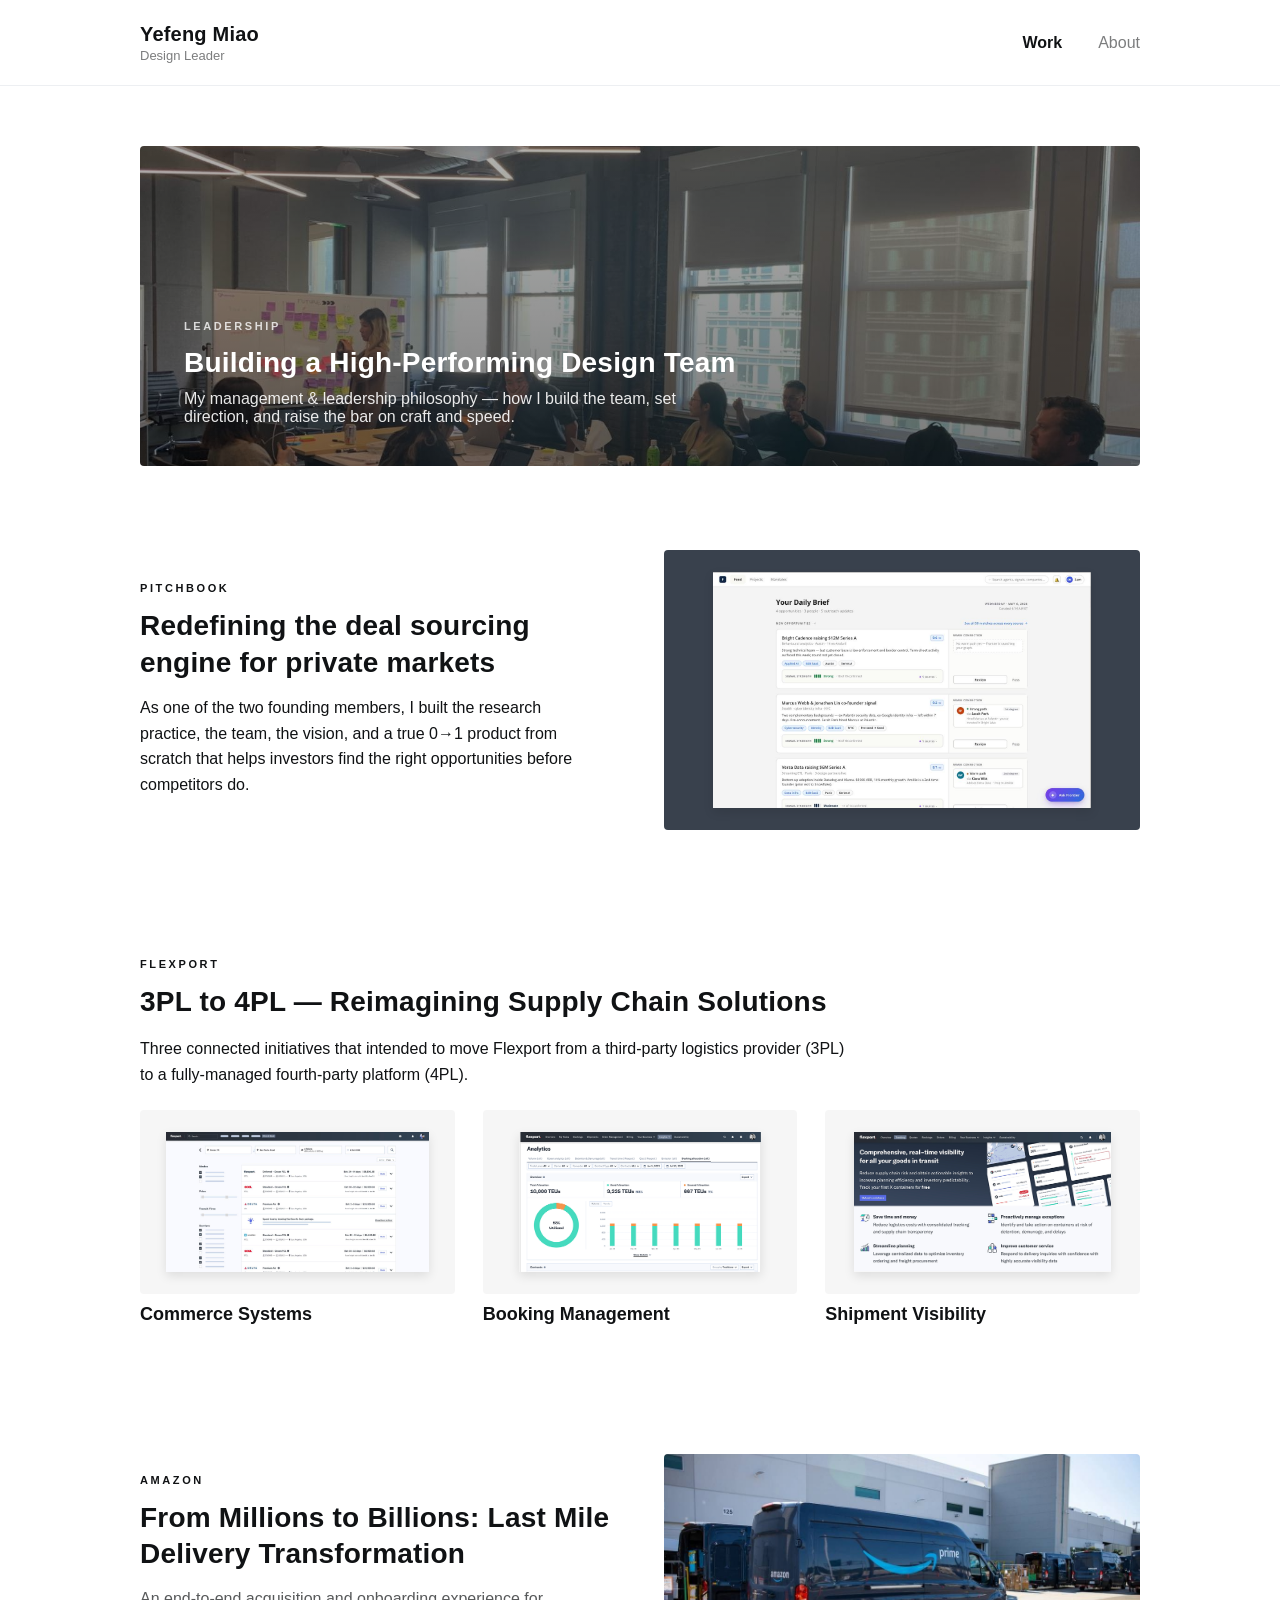
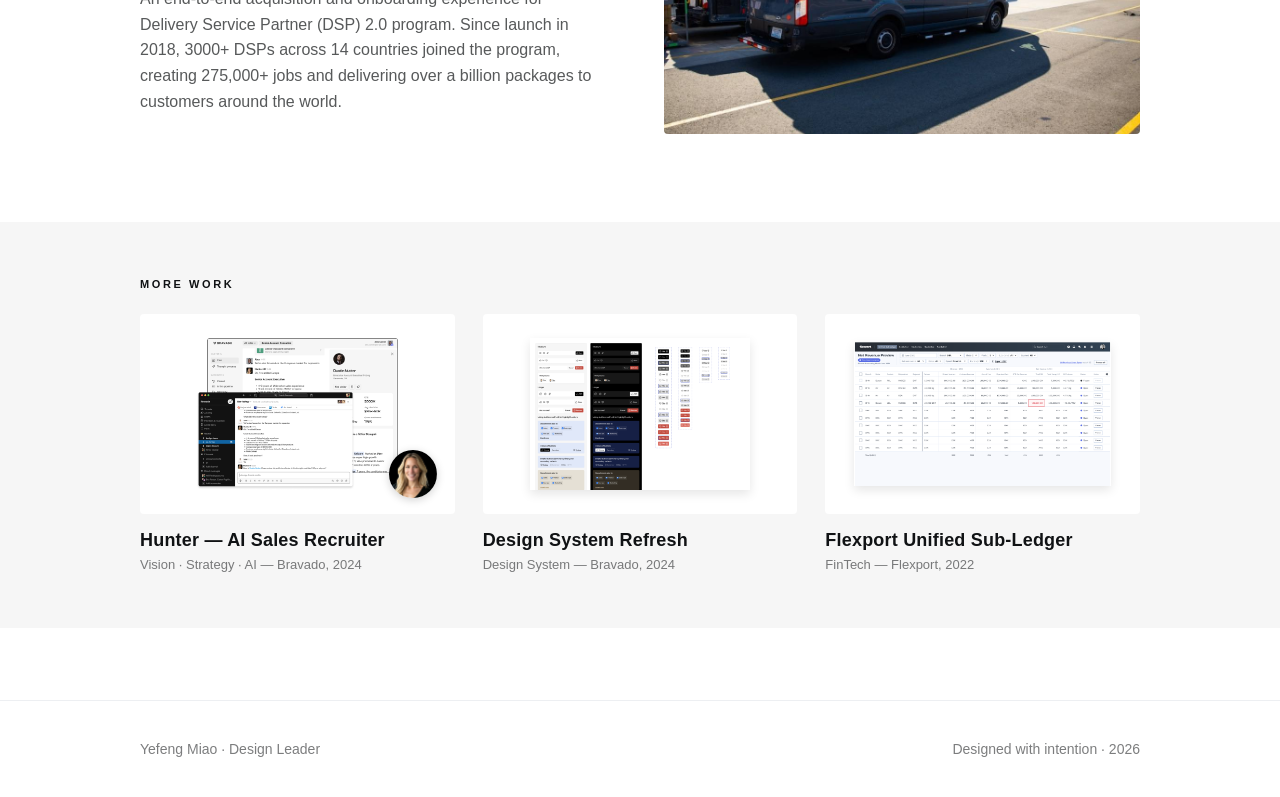
==== site/index.html @ 36a79d50 "Widen Design System "Our Approach" flow to match page content width The Audit/Design/Test/Implement " ====
<!DOCTYPE html>
<html lang="en">
<head>
<meta charset="utf-8">
<meta name="viewport" content="width=device-width, initial-scale=1">
<title>Yefeng Miao — Design Leader</title>
<meta name="description" content="Yefeng Miao — Design leader with 15+ years shipping products for Amazon, Flexport, Bravado &amp; PitchBook.">
<link rel="preconnect" href="https://fonts.googleapis.com">
<link rel="stylesheet" href="css/styles.css">
</head>
<body>
<div style="min-height: 100vh; background: rgb(255,255,255); color: rgb(16,18,20);">

  <header id="mainNav" style="position: sticky; top: 0; z-index: 50; background: rgba(255,255,255,0.86); backdrop-filter: blur(12px); border-bottom: 1px solid rgb(237,239,242);">
    <div style="max-width: 1080px; margin: 0 auto; padding: 22px 40px; display: flex; align-items: center; justify-content: space-between;">
      <div onclick="go('home')" style="cursor: pointer;">
        <div style="font-size: 20px; font-weight: 700; letter-spacing: 0.2px; color: rgb(16,18,20); line-height: 1.2;">Yefeng Miao</div>
        <div style="font-size: 13px; font-weight: 400; color: rgba(16,18,20,0.55); margin-top: 2px;">Design Leader</div>
      </div>
      <nav style="display: flex; align-items: center; gap: 36px;">
        <span id="nav-work" class="nav-link" onclick="go('home')">Work</span>
        <span id="nav-about" class="nav-link" onclick="go('about')">About</span>
      </nav>
    </div>
  </header>

  <main style="opacity: 1;">

    <div id="stickyCaseBar">
      <div style="max-width: 1080px; margin: 0 auto; padding: 14px 40px; display: flex; align-items: center; gap: 20px;">
        <div onclick="go('home')" style="cursor: pointer; font-size: 13px; font-weight: 400; color: rgba(16,18,20,0.55); white-space: nowrap;">← Back to home</div>
        <div style="width: 1px; height: 18px; background: rgb(214,221,230);"></div>
        <div id="stickyCaseTitle" style="font-size: 16px; font-weight: 700; color: rgb(16,18,20); letter-spacing: 0.2px; white-space: nowrap; overflow: hidden; text-overflow: ellipsis;"></div>
      </div>
    </div>

<div id="page-home" class="page">

    <div style="max-width: 1080px; margin: 0 auto; padding: 60px 40px 0;">

      <!-- Featured hero card: leadership philosophy -->
      <div onclick="go('design-team')" style="cursor: pointer; position: relative; border-radius: 4px; overflow: hidden; height: 320px; background: linear-gradient(rgba(0,0,0,0.30), rgba(0,0,0,0.52)), url(&quot;assets/img/e967be30-4db4-42e8-82a5-acc7af08833a.jpg&quot;) 50% 36% / cover no-repeat; display: flex; flex-direction: column; justify-content: flex-end; padding: 40px 44px;">
        <div style="font-size: 11px; font-weight: 700; letter-spacing: 2.6px; text-transform: uppercase; color: rgba(255,255,255,0.78);">Leadership</div>
        <div style="font-size: 28px; font-weight: 700; color: rgb(255,255,255); letter-spacing: 0.2px; max-width: 620px; margin-top: 14px; line-height: 1.2;">Building a High-Performing Design Team</div>
        <div style="font-size: 16px; font-weight: 400; color: rgba(255,255,255,0.9); margin-top: 10px; max-width: 560px;">My management &amp; leadership philosophy — how I build the team, set direction, and raise the bar on craft and speed.</div>
      </div>

      <div style="display: flex; flex-direction: column; gap: 128px; margin-top: 84px;">

        <!-- ===== PitchBook group ===== -->
        <div onclick="go('pitchbook')" style="cursor: pointer;">
          <div style="display: grid; grid-template-columns: 1fr 1fr; gap: 48px; align-items: center;">
            <div>
              <div style="font-size: 11px; font-weight: 700; letter-spacing: 2.6px; text-transform: uppercase; color: rgb(16,18,20);">PitchBook</div>
              <div style="font-size: 28px; font-weight: 700; color: rgb(16,18,20); letter-spacing: 0.2px; line-height: 1.3; margin-top: 14px;">Redefining the deal sourcing engine for private markets</div>
              <div style="font-size: 16px; line-height: 1.6; color: rgb(16,18,20); margin-top: 14px; max-width: 460px;">As one of the two founding members, I built the research practice, the team, the vision, and a true 0→1 product from scratch that helps investors find the right opportunities before competitors do.</div>
            </div>
            <div style="background: rgb(57,65,77); height: 280px; border-radius: 4px; display: flex; align-items: center; justify-content: center; padding: 22px; overflow: hidden;">
              <img src="assets/img/99b3225c-b5f6-41f7-af53-26a2699d1a5b.jpg" alt="Frontier — your daily brief with ranked opportunities and the reasoning behind each match" style="max-width: 100%; max-height: 100%; object-fit: contain; box-shadow: 0 4px 10px rgba(0,0,0,0.1);">
            </div>
          </div>
        </div>

        <!-- ===== Flexport group: 3PL -> 4PL journey ===== -->
        <div>
          <div style="font-size: 11px; font-weight: 700; letter-spacing: 2.6px; text-transform: uppercase; color: rgb(16,18,20);">Flexport</div>
          <div style="font-size: 28px; font-weight: 700; color: rgb(16,18,20); letter-spacing: 0.2px; line-height: 1.3; margin-top: 14px;">3PL to 4PL — Reimagining Supply Chain Solutions</div>

          <div style="font-size: 16px; line-height: 1.6; color: rgb(16,18,20); margin-top: 16px; max-width: 720px;">Three connected initiatives that intended to move Flexport from a third-party logistics provider (3PL) to a fully-managed fourth-party platform (4PL).</div>

          <!-- journey axis -->

          <div style="display: grid; grid-template-columns: 1fr 1fr 1fr; gap: 28px; margin-top: 22px;">

            <div onclick="go('commerce')" style="cursor: pointer;">
              <div style="background: rgb(246,246,246); height: 184px; border-radius: 4px; display: flex; align-items: center; justify-content: center; padding: 22px; overflow: hidden;">
                <img src="assets/img/9109c003-cbab-4d06-9896-0ca9b6f9bc1f.jpg" alt="Commerce systems" style="max-width: 100%; max-height: 100%; object-fit: contain; box-shadow: 0 4px 10px rgba(0,0,0,0.1);">
              </div>
              <div style="font-size: 18px; font-weight: 700; color: rgb(16,18,20); margin-top: 8px; line-height: 1.35;">Commerce Systems</div>
            </div>

            <div onclick="go('booking')" style="cursor: pointer;">
              <div style="background: rgb(246,246,246); height: 184px; border-radius: 4px; display: flex; align-items: center; justify-content: center; padding: 22px; overflow: hidden;">
                <img src="assets/img/3b1b33f3-f8a6-47d2-a351-a419bbc6d784.png" alt="Booking management" style="max-width: 100%; max-height: 100%; object-fit: contain; box-shadow: 0 4px 10px rgba(0,0,0,0.1);">
              </div>
              <div style="font-size: 18px; font-weight: 700; color: rgb(16,18,20); margin-top: 8px; line-height: 1.35;">Booking Management</div>
            </div>

            <div onclick="go('shipment')" style="cursor: pointer;">
              <div style="background: rgb(246,246,246); height: 184px; border-radius: 4px; display: flex; align-items: center; justify-content: center; padding: 22px; overflow: hidden;">
                <img src="assets/img/20122699-7d51-4e54-92bd-9e5488feea95.png" alt="Shipment visibility" style="max-width: 100%; max-height: 100%; object-fit: contain; box-shadow: 0 4px 10px rgba(0,0,0,0.1);">
              </div>
              <div style="font-size: 18px; font-weight: 700; color: rgb(16,18,20); margin-top: 8px; line-height: 1.35;">Shipment Visibility</div>
            </div>

          </div>
        </div>

        <!-- ===== Amazon group ===== -->
        <div onclick="go('last-mile')" style="cursor: pointer;">
          <div style="display: grid; grid-template-columns: 1fr 1fr; gap: 48px; align-items: center;">
            <div>
              <div style="font-size: 11px; font-weight: 700; letter-spacing: 2.6px; text-transform: uppercase; color: rgb(16,18,20);">Amazon</div>
              <div style="font-size: 28px; font-weight: 700; color: rgb(16,18,20); letter-spacing: 0.2px; line-height: 1.3; margin-top: 14px;">From Millions to Billions: Last Mile Delivery Transformation</div>
              <p style="font-size: 16px; line-height: 1.6; color: rgba(16,18,20,0.7); margin: 14px 0 0; max-width: 460px;"><span style="text-wrap-mode: wrap;">An</span><span style="white-space: pre-wrap;"> end-to-end acquisition and onboarding experience for Delivery Service Partner (DSP) 2.0 program. Since launch in 2018, 3000+ DSPs across 14 countries joined the program, creating 275,000+ jobs and delivering over a billion packages to customers around the world.</span></p>
            </div>
            <div style="height: 280px; border-radius: 4px; overflow: hidden;">
              <img src="assets/img/d2ca66a3-cab1-47dc-8092-edc6e5b64ca6.jpg" alt="Amazon delivery" style="width: 100%; height: 100%; object-fit: cover;">
            </div>
          </div>
        </div>

      </div>
    </div>

    <!-- More section -->
    <div style="background: rgb(246,246,246); margin-top: 88px; padding: 56px 0;">
      <div style="max-width: 1080px; margin: 0 auto; padding: 0 40px;">
        <div style="font-size: 11px; font-weight: 700; letter-spacing: 2.6px; text-transform: uppercase; color: rgb(16,18,20);">More work</div>
        <div style="display: grid; grid-template-columns: 1fr 1fr 1fr; gap: 28px; margin-top: 24px;">

          <div onclick="go('hunter')" style="cursor: pointer;">
            <div style="background: rgb(255,255,255); height: 200px; border-radius: 4px; display: flex; align-items: center; justify-content: center; padding: 24px; position: relative;">
              <img src="assets/img/df2bbaa3-45a1-45de-9fb9-84222d4d8285.png" alt="Hunter AI recruiter" style="max-width: 100%; max-height: 100%; object-fit: contain;">
              <img src="assets/img/2cffb589-2bcc-4044-bba8-8233afdcd81e.png" alt="" style="position: absolute; right: 18px; bottom: 16px; width: 48px; height: 48px; border-radius: 50%; object-fit: cover; box-shadow: 0 2px 8px rgba(0,0,0,0.18);">
            </div>
            <div style="font-size: 18px; font-weight: 700; color: rgb(16,18,20); margin-top: 16px; letter-spacing: 0.2px;">Hunter — AI Sales Recruiter</div>
            <div style="font-size: 13px; color: rgba(16,18,20,0.55); margin-top: 6px;">Vision · Strategy · AI — Bravado, 2024</div>
          </div>

          <div onclick="go('design-system')" style="cursor: pointer;">
            <div style="background: rgb(255,255,255); height: 200px; border-radius: 4px; display: flex; align-items: center; justify-content: center; padding: 24px;">
              <img src="assets/img/314653bc-a814-41ec-8591-b3f123b0b854.png" alt="Design system" style="max-width: 100%; max-height: 100%; object-fit: contain; box-shadow: 0 4px 10px rgba(0,0,0,0.1);">
            </div>
            <div style="font-size: 18px; font-weight: 700; color: rgb(16,18,20); margin-top: 16px; letter-spacing: 0.2px;">Design System Refresh</div>
            <div style="font-size: 13px; color: rgba(16,18,20,0.55); margin-top: 6px;">Design System — Bravado, 2024</div>
          </div>

          <div onclick="go('usl')" style="cursor: pointer;">
            <div style="background: rgb(255,255,255); height: 200px; border-radius: 4px; display: flex; align-items: center; justify-content: center; padding: 28px;">
              <img src="assets/img/05be8a97-2615-4877-b971-94bc20783db9.png" alt="Flexport USL" style="max-width: 100%; max-height: 100%; object-fit: contain; box-shadow: 0 4px 10px rgba(0,0,0,0.1);">
            </div>
            <div style="font-size: 18px; font-weight: 700; color: rgb(16,18,20); margin-top: 16px; letter-spacing: 0.2px;">Flexport Unified Sub-Ledger</div>
            <div style="font-size: 13px; color: rgba(16,18,20,0.55); margin-top: 6px;">FinTech — Flexport, 2022</div>
          </div>

        </div>
      </div>
    </div>
    
</div>

<div id="page-about" class="page">

    <div style="padding-bottom: 96px;">
      <div style="width: 100%; height: 720px; overflow: hidden;">
        <img src="assets/img/e967be30-4db4-42e8-82a5-acc7af08833a.jpg" alt="Yefeng presenting to the team" style="width: 100%; height: 100%; object-fit: cover; object-position: 50% 40%;">
      </div>
      <div style="max-width: 810px; margin: 0 auto; padding: 0 40px;">
        <p style="font-size: 28px; line-height: 1.4; font-weight: 700; letter-spacing: 0.1px; color: rgb(16,18,20); margin: 72px 0 0; text-wrap: balance;">Design leader — 15+ years shipping for Amazon, Flexport, Bravado &amp; PitchBook.</p>
        <div style="font-size: 16px; line-height: 1.72; letter-spacing: 0.3px; color: rgb(16,18,20); margin-top: 36px;">
          <p style="margin: 0 0 28px;">I’m a creative and visionary Design Leader with 15+ years of experience in guiding cross-functional teams to deliver exceptional design solutions. I have a proven track record of launching successful products for well-known brands.</p>
          <p style="margin: 0 0 28px;">My holistic leadership approach combined with a learn-through-experimentation mindset enable me to thrive in a fast paced environment and effectively bridge the gap across customer problems, business needs, and execution / implementation feasibilities.</p>
          <p style="margin: 0;">I’m adept at fostering a culture of innovation and collaboration, driving teams to push boundaries while adhering to brand guidelines and project goals. My optimism serves as a powerful motivator, infusing projects with enthusiasm and a can-do spirit, even in the face of adversity. With these qualities, I lead by example, instilling a sense of purpose and passion in my team, and consistently deliver exceptional design solutions that exceed expectations.</p>
        </div>
        <div style="width: 100%; height: 560px; overflow: hidden; border-radius: 2px; margin-top: 72px;">
          <img src="assets/img/ffbd7629-a839-456e-942e-d054c3c47beb.jpg" alt="Yefeng outdoors" style="width: 100%; height: 100%; object-fit: cover; object-position: 50% 60%;">
        </div>
        <p style="font-size: 16px; line-height: 1.72; letter-spacing: 0.3px; color: rgb(16,18,20); margin: 40px 0 0;">Outside of work, I love staying close to nature, exploring new places to eat, and spending time with the family.</p>
      </div>
    </div>
    
</div>

<div id="page-commerce" class="page">

    <div style="max-width: 1080px; margin: 0 auto; background: rgb(255,255,255);">

      <!-- header -->
      <div style="padding: 48px 40px 0;">
        <div onclick="go('home')" style="cursor: pointer; font-size: 13px; font-weight: 400; color: rgba(16,18,20,0.55);">← Back to home</div>
        <h1 style="font-size: 28px; font-weight: 700; color: rgb(16,18,20); letter-spacing: 0.2px; line-height: 1.3; margin: 25px 0 0;">Commerce Systems Vision and Execution</h1>
      </div>

      <!-- Hero: Vision → MLP -->
      <div style="background: rgb(246,246,246); margin-top: 24px; width: 100vw; margin-left: calc(50% - 50vw); position: relative;">
      <div style="max-width: 1080px; margin: 0 auto; padding: 30px 40px 40px;">
        <div style="display: flex; align-items: center; justify-content: center; gap: 16px; margin-bottom: 18px;">
          <span style="font-size: 18px; color: rgb(16,18,20); letter-spacing: 0.563px;">Vision</span>
          <span style="font-size: 16px; color: rgb(16,18,20);">→</span>
          <span style="font-size: 18px; color: rgb(16,18,20); letter-spacing: 0.563px;">MLP</span>
        </div>
        <div style="display: grid; grid-template-columns: 1fr 1px 1fr; gap: 28px; align-items: start;">
          <div style="display: flex; flex-direction: column; gap: 28px;">
            <img src="assets/img/3d9b7080-2ce2-44a4-b68a-5a11d2b3549a.png" alt="Vision dashboard" style="width: 100%; display: block; box-shadow: inset 0 0 0 1px rgba(0,0,0,0.1);">
            <img src="assets/img/78a5ec4f-860f-43e4-98ca-fccd39e87061.png" alt="Vision dashboard" style="width: 100%; display: block; box-shadow: inset 0 0 0 1px rgba(0,0,0,0.1);">
          </div>
          <div style="background: rgba(0,0,0,0.1); width: 1px; height: 100%;"></div>
          <div style="display: flex; flex-direction: column; gap: 28px;">
            <img src="assets/img/8463052c-f830-4e06-a37e-1b3596143323.png" alt="MLP dashboard" style="width: 100%; display: block;">
            <img src="assets/img/891b93e0-5348-4832-bde9-34ef845dbe88.png" alt="MLP dashboard" style="width: 100%; display: block; box-shadow: 0 1px 1px rgba(0,0,0,0.25);">
          </div>
        </div>
      </div>
      </div>

      <!-- Problem / Hypothesis / Role / Approach -->
      <div style="padding: 64px 40px; display: flex; flex-direction: column; gap: 48px;">
        <div style="display: flex; flex-direction: column; gap: 16px;">
          <h2 style="font-size: 22px; font-weight: 700; color: rgb(16,18,20); letter-spacing: 0.563px; margin: 0;">Problem</h2>
          <div style="display: grid; grid-template-columns: 1fr 1fr; gap: 28px;">
            <p style="font-size: 16px; font-weight: 400; line-height: 1.375; letter-spacing: 0.563px; color: rgb(16,18,20); margin: 0;">Business problem:<br>Our current quoting experience is tedious and manual which leads to high cost to serve (98.4K hrs/year) and hinders scale.</p>
            <p style="font-size: 16px; font-weight: 400; line-height: 1.375; letter-spacing: 0.563px; color: rgb(16,18,20); margin: 0;">User problem:<br>Customers can’t make freight decisions and book instantly, easily, and confidently.</p>
          </div>
        </div>
        <div style="display: flex; flex-direction: column; gap: 16px;">
          <h2 style="font-size: 22px; font-weight: 700; color: rgb(16,18,20); letter-spacing: 0.563px; margin: 0;">Product Hypothesis</h2>
          <p style="font-size: 16px; font-weight: 400; line-height: 1.375; letter-spacing: 0.281px; color: rgb(16,18,20); margin: 0;">Enabling customers to self-service quotes and book instantly can provide a better customer experience, reduce operation cost, and increase traffic and revenue.</p>
        </div>
        <div style="display: flex; flex-direction: column; gap: 16px;">
          <h2 style="font-size: 22px; font-weight: 700; color: rgb(16,18,20); letter-spacing: 0.563px; margin: 0;">My Role</h2>
          <p style="font-size: 16px; font-weight: 400; line-height: 1.375; letter-spacing: 0.281px; color: rgb(16,18,20); margin: 0;">Design leader - the primary driver for the vision and the execution in close collaboration with product and eng teams, as well as 12 partner teams including Ocean, Air, Demand, Pricing Platform, and more.</p>
        </div>
        <div style="display: flex; flex-direction: column; gap: 16px;">
          <h2 style="font-size: 22px; font-weight: 700; color: rgb(16,18,20); letter-spacing: 0.563px; margin: 0;">Our Approach</h2>
          <div style="display: flex; align-items: stretch; gap: 12px;">
            <div style="flex: 1; border-radius: 8px; background: rgb(57,65,77); box-shadow: 0 1px 2px rgba(0,0,0,0.1); padding: 16px; display: flex; flex-direction: column; gap: 12px; align-items: center; text-align: center;">
              <span style="font-size: 22.5px; font-weight: 700; color: rgb(255,255,255); letter-spacing: 0.563px;">1</span>
              <span style="font-size: 16px; font-weight: 400; color: rgb(255,255,255); letter-spacing: 0.563px;">Experiment and Learn</span>
            </div>
            <span style="align-self: center; color: rgb(57,65,77); font-size: 20px;">→</span>
            <div style="flex: 1; border-radius: 8px; background: rgb(57,65,77); box-shadow: 0 1px 2px rgba(0,0,0,0.1); padding: 16px; display: flex; flex-direction: column; gap: 12px; align-items: center; text-align: center;">
              <span style="font-size: 22.5px; font-weight: 700; color: rgb(255,255,255); letter-spacing: 0.563px;">2</span>
              <span style="font-size: 16px; font-weight: 400; color: rgb(255,255,255); letter-spacing: 0.563px;">Define Experience Vision</span>
            </div>
            <span style="align-self: center; color: rgb(57,65,77); font-size: 20px;">→</span>
            <div style="flex: 1; border-radius: 8px; background: rgb(57,65,77); box-shadow: 0 1px 2px rgba(0,0,0,0.1); padding: 16px; display: flex; flex-direction: column; gap: 12px; align-items: center; text-align: center;">
              <span style="font-size: 22.5px; font-weight: 700; color: rgb(255,255,255); letter-spacing: 0.563px;">3</span>
              <span style="font-size: 16px; font-weight: 400; color: rgb(255,255,255); letter-spacing: 0.563px;">Translate Vision into Execution</span>
            </div>
          </div>
        </div>
      </div>

      <!-- Phase 1: Experiment and Learn -->
      <div style="background: rgb(246,246,246); width: 100vw; margin-left: calc(50% - 50vw);">
      <div style="max-width: 1080px; margin: 0 auto; padding: 64px 40px; display: flex; flex-direction: column; gap: 40px;">
        <h2 style="font-size: 22px; font-weight: 700; color: rgb(16,18,20); letter-spacing: 0.563px; margin: 0;">Phase 1: Experiment and Learn</h2>
        <div style="display: flex; flex-direction: column; gap: 16px;">
          <p style="font-size: 18px; font-weight: 700; line-height: 1.36; letter-spacing: 0.563px; color: rgb(16,18,20); margin: 0;">3 experiments with the Instant Price and Book idea:</p>
          <div style="display: grid; grid-template-columns: repeat(3, 1fr); gap: 29px;">
            <div style="display: flex; flex-direction: column; gap: 16px;">
              <img src="assets/img/43cf38aa-8c36-4bdd-b01f-921ee19210e8.jpg" alt="Flexport App on Shopify" style="width: 100%; height: 165px; object-fit: cover; object-position: top; display: block;">
              <p style="font-size: 16px; line-height: 1.6; letter-spacing: 0.4px; color: rgb(16,18,20); margin: 0;"><strong>Flexport App on Shopify</strong><br>Serves as a marketing and lead generation tool to drive Shopify merchants towards logistics services with Flexport.</p>
            </div>
            <div style="display: flex; flex-direction: column; gap: 16px;">
              <img src="assets/img/20880712-5e4a-4fa3-9c2b-6b6e23cda2c6.jpg" alt="Real Time Quoting" style="width: 100%; height: 165px; object-fit: cover; object-position: top; display: block;">
              <p style="font-size: 16px; line-height: 1.6; letter-spacing: 0.4px; color: rgb(16,18,20); margin: 0;"><strong>Real Time Quoting</strong><br>A real-time quoting experience on Flexport.com to improve acquisition efficiency for the SMB segment.</p>
            </div>
            <div style="display: flex; flex-direction: column; gap: 16px;">
              <img src="assets/img/3d9b7080-2ce2-44a4-b68a-5a11d2b3549a.png" alt="Order Template" style="width: 100%; height: 165px; object-fit: cover; object-position: top; display: block;">
              <p style="font-size: 16px; line-height: 1.6; letter-spacing: 0.4px; color: rgb(16,18,20); margin: 0;"><strong>Order Template</strong><br>Enable Account Managers to create quote templates that automatically match quote requests. Launched on Nov 30 2022.</p>
            </div>
          </div>
        </div>
        <div style="height: 1px; background: rgb(197,210,231);"></div>
        <p style="font-size: 16px; font-weight: 400; line-height: 1.6; letter-spacing: 0.563px; color: rgb(16,18,20); margin: 0;"><strong>Key Learnings:</strong><br><br><strong>We should prioritize the Instant Price and Book experience for existing customers before extending it to new customers.</strong><br>There are two key use cases for existing customers: 1) getting spot market pricing and book instantly 2) managing existing contracted rates and saved spot pricing to optimize their supply chain</p>
      </div>
      </div>

      <!-- Phase 2: Define Experience Vision -->
      <div style="padding: 64px 40px; display: flex; flex-direction: column; gap: 40px;">
        <h2 style="font-size: 22px; font-weight: 700; color: rgb(16,18,20); letter-spacing: 0.563px; margin: 0;">Phase 2: Define Experience Vision</h2>
        <div style="position: relative; padding-left: 56px; display: flex; flex-direction: column; gap: 64px;">
          <div style="position: absolute; left: 10px; top: 6px; bottom: 6px; width: 2px; background: rgb(0,0,0);"></div>

          <div style="position: relative; display: grid; grid-template-columns: 251px 1fr; gap: 28px; align-items: start;">
            <div style="position: absolute; left: -56px; top: 0; width: 22px; height: 22px; border-radius: 50%; background: rgb(0,0,0);"></div>
            <div style="display: flex; flex-direction: column; gap: 8px;">
              <h3 style="font-size: 18px; font-weight: 700; color: rgb(16,18,20); letter-spacing: 0.563px; margin: 0;">Kick off workshop</h3>
              <p style="font-size: 16px; font-weight: 400; line-height: 1.375; letter-spacing: 0.563px; color: rgb(16,18,20); margin: 0;">I led a 4-day cross functional workshop. It allowed us to collaborate with the broader UX team, product, engineer, business stakeholders.</p>
            </div>
            <img src="assets/img/5d34b8cb-379a-4bc6-88c1-f83b56bc8686.jpg" alt="Workshop" style="width: 100%; display: block;">
          </div>

          <div style="position: relative; display: grid; grid-template-columns: 251px 1fr; gap: 35px; align-items: start;">
            <p style="font-size: 16px; font-weight: 400; line-height: 1.375; letter-spacing: 0.563px; color: rgb(16,18,20); margin: 0;">Our primary goal of the workshop was to get aligned on scope and problems.</p>
            <p style="font-size: 22px; font-weight: 700; line-height: 1.33; letter-spacing: 0.3px; color: rgb(16,18,20); margin: 0;"><span style="color: rgba(16,18,20,0.55);">“</span>HMW enable customers to make freight decision and book instantly, easily, and confidently.<span style="color: rgba(16,18,20,0.55);">”</span></p>
          </div>

          <div style="position: relative; display: grid; grid-template-columns: 251px 1fr; gap: 28px; align-items: start;">
            <p style="font-size: 16px; font-weight: 400; line-height: 1.375; letter-spacing: 0.563px; color: rgb(16,18,20); margin: 0;">Secondly, we generated some initial concepts to kick off ideation on an ideal instant book experience for our customers.</p>
            <div style="display: grid; grid-template-columns: repeat(2, 1fr); gap: 12px;">
              <img src="assets/img/6675a8a8-588b-4f15-b25c-10be7a4ec0fa.jpg" alt="Concept" style="width: 100%; display: block;">
              <img src="assets/img/6675a8a8-588b-4f15-b25c-10be7a4ec0fa.jpg" alt="Concept" style="width: 100%; display: block;">
              <img src="assets/img/6675a8a8-588b-4f15-b25c-10be7a4ec0fa.jpg" alt="Concept" style="width: 100%; display: block;">
              <img src="assets/img/6675a8a8-588b-4f15-b25c-10be7a4ec0fa.jpg" alt="Concept" style="width: 100%; display: block;">
            </div>
          </div>

          <div style="position: relative; display: grid; grid-template-columns: 251px 1fr; gap: 27px; align-items: start;">
            <div style="position: absolute; left: -56px; top: 0; width: 22px; height: 22px; border-radius: 50%; background: rgb(0,0,0);"></div>
            <div style="display: flex; flex-direction: column; gap: 8px;">
              <h3 style="font-size: 18px; font-weight: 700; color: rgb(16,18,20); letter-spacing: 0.563px; margin: 0;">Refine ideas</h3>
              <p style="font-size: 16px; font-weight: 400; line-height: 1.375; letter-spacing: 0.281px; color: rgb(16,18,20); margin: 0;">We created a smaller core team to continue to flesh out concepts with more details.</p>
            </div>
            <img src="assets/img/640c20c9-61c1-4055-94cf-e2516e00dc20.jpg" alt="Refine ideas" style="width: 100%; display: block;">
          </div>

          <div style="position: relative; display: flex; flex-direction: column; gap: 24px;">
            <div style="position: absolute; left: -56px; top: 0; width: 22px; height: 22px; border-radius: 50%; background: rgb(0,0,0);"></div>
            <h3 style="font-size: 18px; font-weight: 700; color: rgb(16,18,20); letter-spacing: 0.563px; margin: 0;">Define a 3+ year vision by different use cases</h3>
            <div style="display: flex; flex-direction: column; gap: 8px;">
              <p style="font-size: 18px; font-weight: 700; line-height: 1.38; letter-spacing: 0.56px; color: rgb(16,18,20); margin: 0;">Use case 1: Customers get spot pricing and book instantly for one-off shipment.</p>
              <div style="display: grid; grid-template-columns: 1fr 1fr; gap: 24px;">
                <img src="assets/img/74390d3a-6b95-4d2f-b9ae-980999a56aa5.png" alt="Use case 1" style="width: 100%; display: block;">
                <img src="assets/img/71eec857-7aa2-4c00-a0b9-ae537ff9750d.png" alt="Use case 1" style="width: 100%; display: block;">
              </div>
            </div>
            <div style="display: flex; flex-direction: column; gap: 8px;">
              <p style="font-size: 18px; font-weight: 700; line-height: 1.38; letter-spacing: 0.56px; color: rgb(16,18,20); margin: 0;">Use case 2: Customers manage rates for repeated shipments and book instantly.</p>
              <div style="display: grid; grid-template-columns: 1fr 1fr; gap: 24px;">
                <img src="assets/img/8a3fb0f6-df25-4778-b892-8e645a77c033.png" alt="Use case 2" style="width: 100%; display: block;">
                <img src="assets/img/86e4ea42-9f09-436f-bf66-d939d64e9fb9.png" alt="Use case 2" style="width: 100%; display: block;">
              </div>
            </div>
          </div>

          <div style="position: relative; display: flex; flex-direction: column; gap: 16px;">
            <div style="position: absolute; left: -56px; top: 0; width: 22px; height: 22px; border-radius: 50%; background: rgb(0,0,0);"></div>
            <h3 style="font-size: 18px; font-weight: 700; color: rgb(16,18,20); letter-spacing: 0.563px; margin: 0;">Validate through research</h3>
            <p style="font-size: 16px; font-weight: 400; line-height: 1.375; letter-spacing: 0.563px; color: rgb(16,18,20); margin: 0; max-width: 738px;">We talked to a significant number of customers and internal users to validate our vision. The good news is all participants successfully completed the booking process in a self service manner. It also provided insights on feature prioritization.</p>
            <div style="display: flex; gap: 51px; margin-top: 8px;">
              <div><div style="font-size: 44px; font-weight: 300; color: rgb(16,18,20); line-height: 1;">11</div><div style="font-size: 13px; color: rgba(16,18,20,0.55); margin-top: 8px;">Stakeholders interviewed</div></div>
              <div><div style="font-size: 44px; font-weight: 300; color: rgb(16,18,20); line-height: 1;">27</div><div style="font-size: 13px; color: rgba(16,18,20,0.55); margin-top: 8px;">Account managers interviewed</div></div>
              <div><div style="font-size: 44px; font-weight: 300; color: rgb(16,18,20); line-height: 1;">17</div><div style="font-size: 13px; color: rgba(16,18,20,0.55); margin-top: 8px;">SMB customers interviewed</div></div>
              <div><div style="font-size: 44px; font-weight: 300; color: rgb(16,18,20); line-height: 1;">16</div><div style="font-size: 13px; color: rgba(16,18,20,0.55); margin-top: 8px;">ENT customers interviewed</div></div>
            </div>
          </div>
        </div>
      </div>

      <!-- Phase 3: Translate Vision into Executions -->
      <div style="background: rgb(246,246,246); width: 100vw; margin-left: calc(50% - 50vw);">
      <div style="max-width: 1080px; margin: 0 auto; padding: 64px 40px; display: flex; flex-direction: column; gap: 48px;">
        <h2 style="font-size: 22px; font-weight: 700; color: rgb(16,18,20); letter-spacing: 0.563px; margin: 0;">Phase 3: Translate Vision into Executions</h2>
        <div style="display: flex; flex-direction: column; gap: 16px;">
          <h3 style="font-size: 18px; font-weight: 700; color: rgb(16,18,20); letter-spacing: 0.563px; margin: 0;">Define MLP (Minimum Loveable Product)</h3>
          <p style="font-size: 16px; font-weight: 400; line-height: 1.375; letter-spacing: 0.563px; color: rgb(16,18,20); margin: 0;">We worked backwards from the 3+ year vision to define a 1 year MLP. We socialized our 1 year MLP using the Experience Map with a comprehensive list of all stakeholders to get alignment.</p>
          <div style="display: grid; grid-template-columns: repeat(3, 1fr); gap: 12px; margin-top: 8px;">
            <img src="assets/img/2dee7011-2e04-403a-bcb7-3bde71dd6a39.jpg" alt="Experience map" style="width: 100%; display: block;">
            <img src="assets/img/2dee7011-2e04-403a-bcb7-3bde71dd6a39.jpg" alt="Experience map" style="width: 100%; display: block;">
            <img src="assets/img/2dee7011-2e04-403a-bcb7-3bde71dd6a39.jpg" alt="Experience map" style="width: 100%; display: block;">
          </div>
        </div>
        <div style="display: flex; flex-direction: column; gap: 16px;">
          <h3 style="font-size: 18px; font-weight: 700; color: rgb(16,18,20); letter-spacing: 0.563px; margin: 0;">MLP Experience (execution in progress)</h3>
          <div style="display: flex; flex-direction: column; gap: 8px;">
            <p style="font-size: 16px; font-weight: 400; line-height: 1.38; letter-spacing: 0.56px; color: rgb(16,18,20); margin: 0;">Key use case 1: Customers get spot pricing and book instantly.</p>
            <div style="display: grid; grid-template-columns: 1fr 1fr; gap: 27px;">
              <img src="assets/img/20880712-5e4a-4fa3-9c2b-6b6e23cda2c6.jpg" alt="MLP use case 1" style="width: 100%; display: block;">
              <img src="assets/img/8463052c-f830-4e06-a37e-1b3596143323.png" alt="MLP use case 1" style="width: 100%; display: block;">
            </div>
          </div>
          <div style="display: flex; flex-direction: column; gap: 8px; margin-top: 8px;">
            <p style="font-size: 16px; font-weight: 400; line-height: 1.38; letter-spacing: 0.56px; color: rgb(16,18,20); margin: 0;">Key use case 2: Customers manage contracted and saved rates and book.</p>
            <div style="display: grid; grid-template-columns: 1fr 1fr; gap: 26px;">
              <img src="assets/img/891b93e0-5348-4832-bde9-34ef845dbe88.png" alt="MLP use case 2" style="width: 100%; display: block;">
              <img src="assets/img/336f1ce5-88bc-4190-be8b-ffc582302d54.png" alt="MLP use case 2" style="width: 100%; display: block;">
            </div>
          </div>
          <a href="#" style="font-size: 18px; color: rgb(16,18,20); text-decoration: underline; margin-top: 8px;">Demo</a>
        </div>
        <div style="display: flex; flex-direction: column; gap: 16px;">
          <h2 style="font-size: 18px; font-weight: 700; color: rgb(16,18,20); letter-spacing: 0.563px; margin: 0;">Expected Impact</h2>
          <div style="font-size: 16px; line-height: 1.5; letter-spacing: 0.563px; color: rgb(16,18,20);">
            <div style="display: flex; align-items: center; gap: 6px;"><span style="display: inline-block; width: 44px; height: 13px; border-radius: 3px; background: rgb(197,210,231);"></span><span>hours / $</span><span style="display: inline-block; width: 55px; height: 13px; border-radius: 3px; background: rgb(197,210,231);"></span><span>annual labor cost saved</span></div>
            <div style="display: flex; align-items: center; gap: 6px; margin-top: 4px;"><span>$</span><span style="display: inline-block; width: 56px; height: 14px; border-radius: 3px; background: rgb(197,210,231);"></span><span>driven by increased customer conversion in 2024</span></div>
          </div>
        </div>
      </div>
      </div>
    </div>
    
</div>

<div id="page-booking" class="page">

    <div style="max-width: 1080px; margin: 0 auto; background: rgb(255,255,255);">

      <!-- header -->
      <div style="padding: 48px 40px 0;">
        <div onclick="go('home')" style="cursor: pointer; font-size: 13px; font-weight: 400; color: rgba(16,18,20,0.55);">← Back to home</div>
        <h1 style="font-size: 28px; font-weight: 700; color: rgb(16,18,20); letter-spacing: 0.2px; line-height: 1.3; margin: 25px 0 0;">Booking Management Analytics Dashboard</h1>
      </div>

      <!-- Hero: screen recording -->
      <div style="background: rgb(246,246,246); margin-top: 24px; width: 100vw; margin-left: calc(50% - 50vw);">
        <div style="max-width: 1080px; margin: 0 auto; padding: 64px 40px;">
          <div style="width: 100%; aspect-ratio: 1400 / 790; border-radius: 4px; overflow: hidden; box-shadow: 0 0 1px rgba(0,0,0,0.2), 0 4px 10px rgba(0,0,0,0.08);">
            <video class="scroll-video" muted loop playsinline preload="metadata" poster="assets/video/booking-management-poster.jpg" style="width: 100%; height: 100%; object-fit: cover; display: block;">
              <source src="assets/video/booking-management.mp4" type="video/mp4">
            </video>
          </div>
        </div>
      </div>

      <!-- Problem / Users / Solution / My Role -->
      <div style="padding: 64px 40px; display: flex; flex-direction: column; gap: 48px;">
        <div style="display: flex; flex-direction: column; gap: 16px;">
          <h2 style="font-size: 22px; font-weight: 700; color: rgb(16,18,20); letter-spacing: 0.563px; margin: 0;">Problem</h2>
          <p style="font-size: 16px; font-weight: 400; line-height: 1.375; letter-spacing: 0.281px; color: rgb(16,18,20); margin: 0;">The BCO management workflow primarily lives outside Flexport systems in G-Sheets that are managed by Flexport operators and partners. Due to data and feature gaps, the current state results in a disparate client/shipper experience compared to the typical Flexport Ocean experience, including incorrect or delayed information, mismatched data, and increased exceptions handled via emails, negatively impacting Flexport’s brand as a digital logistics provider.</p>
        </div>
        <div style="display: flex; flex-direction: column; gap: 16px;">
          <h2 style="font-size: 22px; font-weight: 700; color: rgb(16,18,20); letter-spacing: 0.563px; margin: 0;">Users</h2>
          <p style="font-size: 16px; font-weight: 400; line-height: 1.375; letter-spacing: 0.281px; color: rgb(16,18,20); margin: 0;">Flexport Enterprise customers who ship thousands of shipments a year and have direct contracts with Carriers such as Evergreen and OOCL.</p>
        </div>
        <div style="display: flex; flex-direction: column; gap: 16px;">
          <h2 style="font-size: 22px; font-weight: 700; color: rgb(16,18,20); letter-spacing: 0.563px; margin: 0;">Solution</h2>
          <ol style="font-size: 16px; font-weight: 400; line-height: 1.375; letter-spacing: 0.281px; color: rgb(16,18,20); margin: 0; padding-left: 22px; display: flex; flex-direction: column; gap: 6px;">
            <li>A new analytics tool that will measure the utilization rate of customers’ freight contracts and carrier and supplier performance</li>
            <li>Partner agnostic shipment visibility integration to allow customers to see shipment milestones for Booking Management shipments.</li>
          </ol>
        </div>
        <div style="display: flex; flex-direction: column; gap: 16px;">
          <h2 style="font-size: 22px; font-weight: 700; color: rgb(16,18,20); letter-spacing: 0.563px; margin: 0;">My Role</h2>
          <p style="font-size: 16px; font-weight: 400; line-height: 1.375; letter-spacing: 0.281px; color: rgb(16,18,20); margin: 0;">Design leader accountable for guiding designers on this initiative and ensuring the overall quality and consistency of design output.</p>
        </div>
      </div>

      <!-- Design Artifacts -->
      <div style="background: rgb(246,246,246); width: 100vw; margin-left: calc(50% - 50vw);">
        <div style="max-width: 1080px; margin: 0 auto; padding: 64px 40px; display: flex; flex-direction: column; gap: 48px;">
          <h2 style="font-size: 22px; font-weight: 700; color: rgb(16,18,20); letter-spacing: 0.563px; margin: 0;">Design Artifacts</h2>
          <div style="display: flex; flex-direction: column; gap: 16px;">
            <p style="font-size: 16px; font-weight: 300; line-height: 1.375; letter-spacing: 0.281px; color: rgb(16,18,20); margin: 0;">Summary view</p>
            <img src="assets/img/81dcdce7-4f41-4163-bdcb-b70d50ed2f1c.png" alt="Summary view dashboard" style="width: 100%; display: block;">
          </div>
          <div style="display: flex; flex-direction: column; gap: 16px;">
            <p style="font-size: 16px; font-weight: 300; line-height: 1.375; letter-spacing: 0.281px; color: rgb(16,18,20); margin: 0;">Future prediction view</p>
            <img src="assets/img/fb18333e-b176-48cc-90f7-6beaaadf4636.png" alt="Future prediction view dashboard" style="width: 100%; display: block;">
          </div>
        </div>
      </div>
    </div>
    
</div>

<div id="page-pitchbook" class="page">

    <div style="max-width: 1080px; margin: 0 auto; padding: 48px 40px 0;">
      <div onclick="go('home')" style="cursor: pointer; font-size: 13px; font-weight: 400; color: rgba(16,18,20,0.55);">← Back to home</div>
      <h1 style="font-size: 28px; font-weight: 700; color: rgb(16,18,20); letter-spacing: 0.2px; line-height: 1.3; margin: 22px 0 0; max-width: 836px;">Redefining the deal sourcing engine for private markets</h1>
    </div>
    <div style="max-width: 1080px; margin: 0 auto; padding: 8px 40px 0;">

      <!-- Hero visual -->
      <div style="background: rgb(57,65,77); margin-top: 40px; width: 100vw; margin-left: calc(50% - 50vw); position: relative;">
        <div style="max-width: 1560px; margin: 0 auto; padding: 56px 48px 64px; display: grid; grid-template-columns: 1fr 1fr; gap: 36px; align-items: start;">
          <div style="display: flex; flex-direction: column; gap: 14px;">
            <div style="font-size: 11px; font-weight: 700; letter-spacing: 2.6px; text-transform: uppercase; color: rgba(255,255,255,0.55);">Today</div>
            <div style="width: 100%; aspect-ratio: 1388 / 851; overflow: hidden;">
              <img src="assets/img/c897f44e-034a-45dd-a29e-10f670dc9c63.jpg" alt="Today — fragmented PitchBook research across many disconnected views" style="width: 100%; height: 100%; object-fit: cover; object-position: top left; display: block; box-shadow: 0 0 1px rgba(0,0,0,0.2), 0 4px 14px rgba(0,0,0,0.1);">
            </div>
          </div>
          <div style="display: flex; flex-direction: column; gap: 14px;">
            <div style="font-size: 11px; font-weight: 700; letter-spacing: 2.6px; text-transform: uppercase; color: rgb(255,255,255);">Future</div>
            <div style="width: 100%; aspect-ratio: 1388 / 851; overflow: hidden;">
              <img src="assets/img/99b3225c-b5f6-41f7-af53-26a2699d1a5b.jpg" alt="With Frontier — your daily brief with ranked opportunities and the reasoning behind each match" style="width: 100%; height: 100%; object-fit: cover; object-position: top left; display: block; box-shadow: 0 0 1px rgba(0,0,0,0.2), 0 4px 14px rgba(0,0,0,0.1);">
            </div>
          </div>
        </div>
      </div>
    </div>

    <!-- ============ 01 PROBLEM ============ -->
    <div style="background: rgb(255,255,255);">
      <div style="max-width: 1080px; margin: 0 auto; padding: 76px 40px;">
        <h2 style="font-size: 22px; font-weight: 700; color: rgb(16,18,20); letter-spacing: 0.2px; margin: 0;">Problem</h2>

        <p style="font-size: 16px; line-height: 1.6; color: rgb(16,18,20); margin: 24px 0 0; max-width: 760px;"><strong>The User Problem</strong> — Investors need a top of funnel that never runs dry. They want coverage (breadth), quality (signal over noise), and low effort (not another tool to babysit). The tension: the best deal flow is invisible until it isn't.</p>

        <p style="font-size: 16px; line-height: 1.6; color: rgb(16,18,20); margin: 20px 0 0; max-width: 760px;"><strong>The Business Problem</strong> — Competitors like Harmonic were winning. This wasn't just a feature gap — it was a retention and positioning threat. Urgency matters here.</p>
      </div>
    </div>

    <!-- ============ 02 PROCESS ============ -->
    <div style="background: rgb(246,246,246);">
      <div style="max-width: 1080px; margin: 0 auto; padding: 84px 40px;">
        <h2 style="font-size: 22px; font-weight: 700; color: rgb(16,18,20); letter-spacing: 0.2px; margin: 0;">Process</h2>

        <div style="display: grid; grid-template-columns: 1fr 1fr; gap: 28px; margin-top: 44px;">
          <div style="display: flex; flex-direction: column; background: rgb(255,255,255); border-radius: 18px; overflow: hidden; box-shadow: 0 1px 2px rgba(16,18,20,0.04), 0 18px 44px rgba(16,18,20,0.09);">
            <div style="height: 236px; background: linear-gradient(150deg, rgb(247,239,227), rgb(238,226,206)); padding: 30px 30px 0; overflow: hidden; display: flex; align-items: flex-end;">
              <div role="img" aria-label="A standing cadence of customer interview sessions" style="width: 100%; height: 206px; border-radius: 12px 12px 0 0; background-image: url(&quot;assets/img/7bebba05-21a2-4bd2-be9d-28f2b5951b11.jpg&quot;); background-repeat: no-repeat; background-size: 340%; background-position: 0% 4%; box-shadow: 0 18px 40px rgba(16,18,20,0.20), 0 2px 8px rgba(16,18,20,0.10); border: 1px solid rgba(255,255,255,0.7); border-bottom: none;"></div>
            </div>
            <div style="padding: 26px 30px 30px;">
              <div style="display: flex; align-items: center; gap: 10px;">
                <div style="font-family: ui-monospace, SFMono-Regular, Menlo, monospace; font-size: 12px; font-weight: 600; color: rgb(168,124,58); letter-spacing: 0.5px;">01</div>
                <div style="height: 1px; width: 18px; background: rgba(16,18,20,0.16);"></div>
                <div style="font-size: 18px; font-weight: 700; color: rgb(16,18,20); letter-spacing: 0.2px;">Customer obsession</div>
              </div>
              <p style="font-size: 15px; line-height: 1.62; color: rgb(16,18,20); margin: 14px 0 0;">Ongoing customer interviews, with the focus questions constantly re-tuned as the project evolved. Discovery was never a phase to finish — it was a standing rhythm that steered every decision.</p>
            </div>
          </div>
          <div style="display: flex; flex-direction: column; background: rgb(255,255,255); border-radius: 18px; overflow: hidden; box-shadow: 0 1px 2px rgba(16,18,20,0.04), 0 18px 44px rgba(16,18,20,0.09);">
            <div style="position: relative; height: 236px; background: linear-gradient(150deg, rgb(233,240,248), rgb(218,230,245)); overflow: hidden;">
              <div role="img" aria-label="First iteration of the discovery screen" style="position: absolute; left: 3%; top: 20px; width: 61%; height: 140px; border-radius: 9px; background-image: url(&quot;assets/img/afaff44c-d9ca-4445-9886-14550a788efe.jpg&quot;); background-repeat: no-repeat; background-size: 150%; background-position: 70% 14%; box-shadow: 0 10px 24px rgba(16,18,20,0.16), 0 2px 6px rgba(16,18,20,0.10); border: 1px solid rgba(255,255,255,0.85);"><span style="position: absolute; left: 8px; top: 8px; font-family: ui-monospace, SFMono-Regular, Menlo, monospace; font-size: 9px; font-weight: 600; color: rgb(255,255,255); background: rgba(16,18,20,0.5); padding: 2px 6px; border-radius: 5px;">v1</span></div>
              <div role="img" aria-label="Second iteration of the discovery screen" style="position: absolute; left: 19%; top: 49px; width: 61%; height: 140px; border-radius: 9px; background-image: url(&quot;assets/img/9a57e9c9-05c4-4455-b33f-239762cda277.png&quot;); background-repeat: no-repeat; background-size: 165%; background-position: 78% 4%; box-shadow: 0 12px 28px rgba(16,18,20,0.18), 0 2px 6px rgba(16,18,20,0.10); border: 1px solid rgba(255,255,255,0.9);"><span style="position: absolute; left: 8px; top: 8px; font-family: ui-monospace, SFMono-Regular, Menlo, monospace; font-size: 9px; font-weight: 600; color: rgb(255,255,255); background: rgba(16,18,20,0.5); padding: 2px 6px; border-radius: 5px;">v2</span></div>
              <div role="img" aria-label="Latest iteration of the discovery screen" style="position: absolute; left: 35%; top: 78px; width: 61%; height: 140px; border-radius: 9px; background-image: url(&quot;assets/img/3992f2f4-b0e5-42a4-a9d1-1989044cbafe.jpg&quot;); background-repeat: no-repeat; background-size: 150%; background-position: 80% 16%; box-shadow: 0 16px 34px rgba(16,18,20,0.26), 0 3px 8px rgba(16,18,20,0.12); border: 1px solid rgba(255,255,255,0.95);"><span style="position: absolute; left: 8px; top: 8px; font-family: ui-monospace, SFMono-Regular, Menlo, monospace; font-size: 9px; font-weight: 600; color: rgb(255,255,255); background: rgba(37,99,235,0.92); padding: 2px 6px; border-radius: 5px;">v3</span></div>
            </div>
            <div style="padding: 26px 30px 30px;">
              <div style="display: flex; align-items: center; gap: 10px;">
                <div style="font-family: ui-monospace, SFMono-Regular, Menlo, monospace; font-size: 12px; font-weight: 600; color: rgb(70,103,156); letter-spacing: 0.5px;">02</div>
                <div style="height: 1px; width: 18px; background: rgba(16,18,20,0.16);"></div>
                <div style="font-size: 18px; font-weight: 700; color: rgb(16,18,20); letter-spacing: 0.2px;">Highly iterative</div>
              </div>
              <p style="font-size: 15px; line-height: 1.62; color: rgb(16,18,20); margin: 14px 0 0;">A working prototype within two weeks of kickoff, built with AI. We shipped an alpha and iterated rapidly with internal and external users — design, requirements, and implementation moving in parallel.</p>
            </div>
          </div>
          <div style="display: flex; flex-direction: column; background: rgb(255,255,255); border-radius: 18px; overflow: hidden; box-shadow: 0 1px 2px rgba(16,18,20,0.04), 0 18px 44px rgba(16,18,20,0.09);">
            <div style="height: 236px; background: linear-gradient(150deg, rgb(236,232,247), rgb(224,217,242)); padding: 30px 30px 0; overflow: hidden; display: flex; align-items: flex-end;">
              <div role="img" aria-label="Claude coding the prototype in the VS Code environment" style="width: 100%; height: 206px; border-radius: 12px 12px 0 0; background-color: rgb(255,255,255); background-image: url(&quot;assets/img/b711f43a-4287-4c38-9f25-afe85984f7cb.jpg&quot;); background-repeat: no-repeat; background-size: contain; background-position: center top; box-shadow: 0 18px 40px rgba(16,18,20,0.20), 0 2px 8px rgba(16,18,20,0.10); border: 1px solid rgba(255,255,255,0.7); border-bottom: none;"></div>
            </div>
            <div style="padding: 26px 30px 30px;">
              <div style="display: flex; align-items: center; gap: 10px;">
                <div style="font-family: ui-monospace, SFMono-Regular, Menlo, monospace; font-size: 12px; font-weight: 600; color: rgb(108,92,168); letter-spacing: 0.5px;">03</div>
                <div style="height: 1px; width: 18px; background: rgba(16,18,20,0.16);"></div>
                <div style="font-size: 18px; font-weight: 700; color: rgb(16,18,20); letter-spacing: 0.2px;">AI-enabled, blended roles</div>
              </div>
              <p style="font-size: 15px; line-height: 1.62; color: rgb(16,18,20); margin: 14px 0 0;">Everything was AI-first — building the prototype, writing code, shaping the vision, and standing up the design system. The lines between research, design, and engineering blurred into one fast loop.</p>
            </div>
          </div>
          <div style="display: flex; flex-direction: column; background: rgb(255,255,255); border-radius: 18px; overflow: hidden; box-shadow: 0 1px 2px rgba(16,18,20,0.04), 0 18px 44px rgba(16,18,20,0.09);">
            <div style="height: 236px; background: linear-gradient(150deg, rgb(231,242,234), rgb(216,233,221)); padding: 30px 30px 0; overflow: hidden; display: flex; align-items: flex-end;">
              <div role="img" aria-label="Early hand-drawn discovery wireframes" style="width: 100%; height: 206px; border-radius: 12px 12px 0 0; background-image: url(&quot;assets/img/d6b362a1-f6fc-4d47-b238-69fa23bd9c20.jpg&quot;); background-repeat: no-repeat; background-size: 190%; background-position: 8% 16%; box-shadow: 0 18px 40px rgba(16,18,20,0.20), 0 2px 8px rgba(16,18,20,0.10); border: 1px solid rgba(255,255,255,0.7); border-bottom: none;"></div>
            </div>
            <div style="padding: 26px 30px 30px;">
              <div style="display: flex; align-items: center; gap: 10px;">
                <div style="font-family: ui-monospace, SFMono-Regular, Menlo, monospace; font-size: 12px; font-weight: 600; color: rgb(78,128,96); letter-spacing: 0.5px;">04</div>
                <div style="height: 1px; width: 18px; background: rgba(16,18,20,0.16);"></div>
                <div style="font-size: 18px; font-weight: 700; color: rgb(16,18,20); letter-spacing: 0.2px;">Truly 0→1</div>
              </div>
              <p style="font-size: 15px; line-height: 1.62; color: rgb(16,18,20); margin: 14px 0 0;">Started with nothing — scope and requirements defined from scratch. As one of two founding members, I helped invent the product and the practice at the same time.</p>
            </div>
          </div>
        </div>
      </div>
    </div>

    <!-- ============ 03 VISION ============ -->
    <div style="background: rgb(255,255,255);">
      <div style="max-width: 1080px; margin: 0 auto; padding: 76px 40px;">
        <h2 style="font-size: 22px; font-weight: 700; color: rgb(16,18,20); letter-spacing: 0.2px; margin: 0;">Vision</h2>

        <!-- Before / after -->
        <div style="margin-top: 36px;">
          <div style="display: grid; grid-template-columns: 1fr 1fr; gap: 56px;">
            <div>
              <span style="display: inline-block; font-size: 11px; font-weight: 700; letter-spacing: 2.6px; text-transform: uppercase; color: rgb(124,116,108); background: rgb(238,232,226); padding: 5px 11px; border-radius: 6px;">Today</span>
              <p style="font-size: 16px; font-weight: 400; line-height: 1.5; color: rgb(16,18,20); margin: 16px 0 0; max-width: 440px;">You are the orchestrator, making decisions based on unmeasurable gut feel, using scattered and noisy data</p>
            </div>
            <div>
              <span style="display: inline-block; font-size: 11px; font-weight: 700; letter-spacing: 2.6px; text-transform: uppercase; color: rgb(43,86,167); background: rgb(224,232,246); padding: 5px 11px; border-radius: 6px;">Future</span>
              <p style="font-size: 16px; font-weight: 400; line-height: 1.5; color: rgb(16,18,20); margin: 16px 0 0; max-width: 460px;">Frontier is the orchestrator, a thought partner who measures and challenges you, backed by unmatched IP and data</p>
            </div>
          </div>
          <div style="margin-top: 26px; border-radius: 10px; overflow: hidden;">
            <img src="assets/img/2ff064a0-e132-41ab-bf23-0cbfc157a161.jpg" alt="From 20+ disconnected tools to one Control Tower" style="width: 100%; display: block;">
          </div>
        </div>

        <!-- The vision -->
        <div style="margin-top: 48px;">
          <p style="font-size: 16px; line-height: 1.6; color: rgb(16,18,20); margin: 0; max-width: 720px;">An end-to-end vision spanning onboarding, the daily brief, mobile, and the monthly reflection — the full arc of a sourcing practice that runs itself.</p>
          <div style="margin-top: 22px; border: 1px solid rgb(237,239,242); border-radius: 10px; overflow: hidden;">
            <img src="assets/img/5ae5745b-4dec-4544-8375-e76e74f1af19.jpg" alt="Frontier vision — full experience flows across web and mobile" style="width: 100%; display: block;">
          </div>
        </div>
      </div>
    </div>

    <!-- ============ 04 MVP ============ -->
    <div style="background: rgb(246,246,246);">
      <div style="max-width: 1080px; margin: 0 auto; padding: 76px 40px;">
        <h2 style="font-size: 22px; font-weight: 700; color: rgb(16,18,20); letter-spacing: 0.2px; margin: 0;">MVP</h2>
        <p style="font-size: 16px; line-height: 1.6; color: rgb(16,18,20); margin: 14px 0 0; max-width: 720px;">We narrowed the alpha to a single sourcing channel — the screener — and made it excellent before adding breadth.</p>

        <!-- All-hands video -->
        <div style="margin-top: 30px;">
          <div style="font-family: ui-monospace, SFMono-Regular, Menlo, monospace; font-size: 13px; color: rgba(16,18,20,0.45); margin-bottom: 10px;">all-hands demo</div>
          <div style="border-radius: 10px; aspect-ratio: 1600 / 790; background: rgb(28,32,38); overflow: hidden;">
            <video class="scroll-video" muted loop playsinline preload="metadata" poster="assets/video/frontier-mvp-poster.jpg" style="width: 100%; height: 100%; object-fit: cover; display: block;">
              <source src="assets/video/frontier-mvp.mp4" type="video/mp4">
            </video>
          </div>
        </div>
      </div>
    </div>

    <!-- ============ 05 RESULTS ============ -->
    <div style="background: rgb(255,255,255);">
      <div style="max-width: 1080px; margin: 0 auto; padding: 76px 40px;">
        <h2 style="font-size: 22px; font-weight: 700; color: rgb(16,18,20); letter-spacing: 0.2px; margin: 0;">Results</h2>
        <div style="display: grid; grid-template-columns: 1fr 1fr; gap: 40px; margin-top: 40px;">
          <div>
            <div style="font-size: 16px; font-weight: 700; color: rgb(16,18,20); letter-spacing: 0.2px; line-height: 1.3;">Delivered a prototype in two weeks</div>
            <p style="font-size: 16px; line-height: 1.55; color: rgb(16,18,20); margin: 12px 0 0;">Built a working prototype two weeks after kickoff using AI, and earned applause at the Morningstar board meeting — with just two founding members on the project, a PM and me.</p>
          </div>
          <div>
            <div style="font-size: 16px; font-weight: 700; color: rgb(16,18,20); letter-spacing: 0.2px; line-height: 1.3;">Stood up a new design team in two months</div>
            <p style="font-size: 16px; line-height: 1.55; color: rgb(16,18,20); margin: 12px 0 0;">Hired and onboarded a brand-new team of three designers within two months, scaling the practice as fast as the product.</p>
          </div>
          <div>
            <div style="font-size: 16px; font-weight: 700; color: rgb(16,18,20); letter-spacing: 0.2px; line-height: 1.3;">Launched Alpha in six months</div>
            <p style="font-size: 16px; line-height: 1.55; color: rgb(16,18,20); margin: 12px 0 0;">Shipped the alpha to internal users for rapid iterations with tight feedback loop — moving from a blank slate to a product in market.</p>
          </div>
          <div>
            <div style="font-size: 16px; font-weight: 700; color: rgb(16,18,20); letter-spacing: 0.2px; line-height: 1.3;">Drove alignment with the ELT on future direction</div>
            <p style="font-size: 16px; line-height: 1.55; color: rgb(16,18,20); margin: 12px 0 0;">Presented the vision to PitchBook's ELT, set direction for the team, drove alignment on the future experience, and earned a steady stream of invitations to present to other departments.</p>
          </div>
        </div>
      </div>
    </div>
    
</div>

<div id="page-shipment" class="page">

    <div style="max-width: 1080px; margin: 0 auto; background: rgb(255,255,255);">
      <div style="padding: 90px 40px 0;">
        <div onclick="go('home')" style="cursor: pointer; font-size: 9px; font-weight: 400; letter-spacing: 3.375px; text-transform: uppercase; color: rgb(115,128,141);">← Back to home</div>
        <h1 style="font-size: 28px; font-weight: 700; color: rgb(16,18,20); letter-spacing: 0.2px; line-height: 1.3; margin: 25px 0 0;">Partner Agnostic Shipment Visibility</h1>
      </div>

      <!-- Hero: full-bleed slate, top half of tracking page -->
      <div style="margin-top: 33px; background: rgb(57,65,77); width: 100vw; margin-left: calc(50% - 50vw); padding: 48px 0;">
        <div style="max-width: 1080px; margin: 0 auto; padding: 0 40px;">
          <div style="width: 100%; aspect-ratio: 1440 / 540; overflow: hidden; border-radius: 6px; box-shadow: 0 1px 2px rgba(0,0,0,0.2), 0 12px 30px rgba(0,0,0,0.18);">
            <img src="assets/img/a34676ca-4eee-47fd-82b4-05a36b343414.jpg" alt="Shipment tracking page" style="width: 100%; display: block; object-fit: cover; object-position: top;">
          </div>
        </div>
      </div>

      <!-- Problem / Target User / Solution / My Role / Impact -->
      <div style="padding: 64px 40px; display: flex; flex-direction: column; gap: 48px; align-items: flex-start;">
        <div style="display: flex; flex-direction: column; gap: 16px; max-width: 801px;">
          <h2 style="font-size: 24px; font-weight: 700; color: rgb(16,18,20); letter-spacing: 0.563px; line-height: 1.333; margin: 0;">Problem</h2>
          <ol style="font-size: 16px; font-weight: 400; line-height: 1.375; letter-spacing: 0.281px; color: rgb(63,70,81); margin: 0; padding-left: 22px; display: flex; flex-direction: column; gap: 4px;">
            <li>Customers can’t track all of their shipments in one place, and as a result they can’t identify shipment risks in time to avoid loss.</li>
            <li>Shipment data is not accurate.</li>
          </ol>
        </div>
        <div style="display: flex; flex-direction: column; gap: 16px; max-width: 801px;">
          <h2 style="font-size: 24px; font-weight: 700; color: rgb(16,18,20); letter-spacing: 0.563px; line-height: 1.333; margin: 0;">Target User</h2>
          <p style="font-size: 16px; font-weight: 400; line-height: 1.375; letter-spacing: 0.281px; color: rgb(63,70,81); margin: 0;">Flexport Enterprise customers who ship 50 shipments annually to thousands of shipments.</p>
        </div>
        <div style="display: flex; flex-direction: column; gap: 16px; max-width: 801px;">
          <h2 style="font-size: 24px; font-weight: 700; color: rgb(16,18,20); letter-spacing: 0.563px; line-height: 1.333; margin: 0;">Solution</h2>
          <p style="font-size: 16px; font-weight: 400; line-height: 1.375; letter-spacing: 0.281px; color: rgb(63,70,81); margin: 0;">Launching the ability for Flexport Enterprise customers to track their shipments regardless who moves their freight.</p>
        </div>
        <div style="display: flex; flex-direction: column; gap: 16px; max-width: 801px;">
          <h2 style="font-size: 24px; font-weight: 700; color: rgb(16,18,20); letter-spacing: 0.563px; line-height: 1.333; margin: 0;">My Role</h2>
          <p style="font-size: 16px; font-weight: 400; line-height: 1.375; letter-spacing: 0.281px; color: rgb(63,70,81); margin: 0;">Design leader accountable for guiding designers on this initiative and ensuring the overall quality and consistency of design output.</p>
        </div>
        <div style="display: flex; flex-direction: column; gap: 16px; max-width: 801px;">
          <h2 style="font-size: 24px; font-weight: 700; color: rgb(16,18,20); letter-spacing: 0.563px; line-height: 1.333; margin: 0;">Impact</h2>
          <ol style="font-size: 16px; font-weight: 400; line-height: 1.375; letter-spacing: 0.281px; color: rgb(63,70,81); margin: 0; padding-left: 22px; display: flex; flex-direction: column; gap: 4px;">
            <li>Revenue generator</li>
            <li>This is the foundation for expansion into broader 4PL offerings to serve customers’ end-to-end supply chain needs — visibility from order to delivery.</li>
          </ol>
        </div>
      </div>

      <!-- Design Artifacts -->
      <div style="background: rgb(246,246,246); width: 100vw; margin-left: calc(50% - 50vw);">
        <div style="max-width: 1080px; margin: 0 auto; padding: 64px 40px; display: flex; flex-direction: column; gap: 48px; align-items: flex-start;">
          <h2 style="font-size: 24px; font-weight: 700; color: rgb(16,18,20); letter-spacing: 0.563px; line-height: 1.333; margin: 0;">Design Artifacts</h2>
          <img src="assets/img/a34676ca-4eee-47fd-82b4-05a36b343414.jpg" alt="Shipment tracking list view" style="width: 100%; display: block; box-shadow: 0 0 1px rgba(0,0,0,0.2), 0 4px 10px rgba(0,0,0,0.1);">
          <img src="assets/img/4026e211-e610-4113-99ee-86c7dd116ce9.jpg" alt="Shipment detail with map and milestones" style="width: 100%; display: block; box-shadow: 0 0 1px rgba(0,0,0,0.2), 0 4px 10px rgba(0,0,0,0.1);">
          <img src="assets/img/346fa822-5e34-4283-b813-36dafebe21d6.jpg" alt="Ocean analytics dashboard" style="width: 100%; display: block; box-shadow: 0 0 1px rgba(0,0,0,0.2), 0 4px 10px rgba(0,0,0,0.1);">
          <img src="assets/img/8612470b-7a90-4035-8691-da8f5d1ba679.jpg" alt="Ocean analytics on-time performance" style="width: 100%; display: block; box-shadow: 0 0 1px rgba(0,0,0,0.2), 0 4px 10px rgba(0,0,0,0.1);">
        </div>
      </div>
    </div>
    
</div>

<div id="page-last-mile" class="page">

    <div style="max-width: 1080px; margin: 0 auto; background: rgb(255,255,255);">
      <div style="padding: 90px 40px 0;">
        <div onclick="go('home')" style="cursor: pointer; font-size: 9px; font-weight: 400; letter-spacing: 3.375px; text-transform: uppercase; color: rgb(115,128,141);">← Back to home</div>
        <h1 style="font-size: 28px; font-weight: 700; color: rgb(16,18,20); letter-spacing: 0.2px; line-height: 1.3; margin: 25px 0 0;">From Millions to Billions: Amazon Last Mile Delivery Transformation</h1>
      </div>

      <!-- Hero: acquisition & onboarding journey -->
      <div style="margin-top: 40px; background: rgb(57,65,77); width: 100vw; margin-left: calc(50% - 50vw); position: relative;">
        <div style="max-width: 1560px; margin: 0 auto; padding: 56px 48px 64px;">
          <div style="text-align: center; font-size: 13px; color: rgba(255,255,255,0.55); letter-spacing: 0.3px; margin-bottom: 28px;">Unrecognized Users<span style="color: rgba(255,255,255,0.35); margin: 0 8px;">→</span>Recognized Users</div>
          <div style="display: grid; grid-template-columns: repeat(3, 1fr); gap: 36px; align-items: start;">
            <div style="display: flex; flex-direction: column; gap: 14px;">
              <div style="font-size: 11px; font-weight: 700; letter-spacing: 2.6px; text-transform: uppercase; color: rgba(255,255,255,0.78);">1 · Learning</div>
              <div style="width: 100%; aspect-ratio: 502 / 335; overflow: hidden; border-radius: 4px;">
                <img src="assets/img/last-mile-learning.png" alt="Recruiting marketing site — Your business has arrived" style="width: 100%; height: 100%; object-fit: cover; object-position: top; display: block; box-shadow: 0 0 1px rgba(0,0,0,0.2), 0 4px 14px rgba(0,0,0,0.1);">
              </div>
            </div>
            <div style="display: flex; flex-direction: column; gap: 14px;">
              <div style="font-size: 11px; font-weight: 700; letter-spacing: 2.6px; text-transform: uppercase; color: rgba(255,255,255,0.78);">2 · Applying</div>
              <div style="width: 100%; aspect-ratio: 502 / 335; overflow: hidden; border-radius: 4px;">
                <img src="assets/img/last-mile-applying.png" alt="Application wizard — Welcome, let's start your application" style="width: 100%; height: 100%; object-fit: cover; object-position: top; display: block; box-shadow: 0 0 1px rgba(0,0,0,0.2), 0 4px 14px rgba(0,0,0,0.1);">
              </div>
            </div>
            <div style="display: flex; flex-direction: column; gap: 14px;">
              <div style="font-size: 11px; font-weight: 700; letter-spacing: 2.6px; text-transform: uppercase; color: rgb(255,255,255);">3 · Onboarding</div>
              <div style="width: 100%; aspect-ratio: 504 / 335; overflow: hidden; border-radius: 4px;">
                <img src="assets/img/last-mile-onboarding.png" alt="Account and business setup tasks checklist" style="width: 100%; height: 100%; object-fit: cover; object-position: top; display: block; box-shadow: 0 0 1px rgba(0,0,0,0.2), 0 4px 14px rgba(0,0,0,0.1);">
              </div>
            </div>
          </div>
        </div>
      </div>

      <!-- Problem / Target User / Solution -->
      <div style="padding: 64px 40px; display: flex; flex-direction: column; gap: 48px; align-items: flex-start;">
        <div style="display: flex; flex-direction: column; gap: 16px; max-width: 1000px;">
          <h2 style="font-size: 24px; font-weight: 700; color: rgb(16,18,20); letter-spacing: 0.563px; line-height: 1.333; margin: 0;">Problem</h2>
          <p style="font-size: 16px; font-weight: 400; line-height: 1.375; letter-spacing: 0.281px; color: rgb(63,70,81); margin: 0;">Scale, scale, and scale! According to forecast, Amazon logistics will experience exponential growth in volume of packages. Hence, Amazon Logistics needs a low-maintenance and efficient process to recruit, onboard, and manage thousands of new Delivery Service Partners (DSP).</p>
        </div>
        <div style="display: flex; flex-direction: column; gap: 16px; max-width: 1000px;">
          <h2 style="font-size: 24px; font-weight: 700; color: rgb(16,18,20); letter-spacing: 0.563px; line-height: 1.333; margin: 0;">Target User</h2>
          <p style="font-size: 16px; font-weight: 400; line-height: 1.375; letter-spacing: 0.281px; color: rgb(63,70,81); margin: 0;">Entrepreneurs who are interested in partnering with Amazon Logistics to open a delivery company.</p>
        </div>
        <div style="display: flex; flex-direction: column; gap: 16px; max-width: 1000px;">
          <h2 style="font-size: 24px; font-weight: 700; color: rgb(16,18,20); letter-spacing: 0.563px; line-height: 1.333; margin: 0;">Solution</h2>
          <p style="font-size: 16px; font-weight: 400; line-height: 1.375; letter-spacing: 0.281px; color: rgb(63,70,81); margin: 0;">My design solution enabled an end-to-end self-service acquisition and onboarding experience to enable scale.</p>
        </div>
        <div style="display: grid; grid-template-columns: 1fr 1fr; gap: 26px; width: 100%; max-width: 1000px;">
          <div style="display: flex; flex-direction: column; gap: 16px;">
            <h2 style="font-size: 24px; font-weight: 700; color: rgb(16,18,20); letter-spacing: 0.563px; line-height: 1.333; margin: 0;">Team</h2>
            <div style="font-size: 16px; font-weight: 400; line-height: 1.375; letter-spacing: 0.281px; color: rgb(63,70,81); margin: 0; white-space: pre-line;">1 Lead product designer (me)
1 Researcher
1 Design technologist
4 PMs
1 TPM
1 EM
4 Engineers</div>
          </div>
          <div style="display: flex; flex-direction: column; gap: 16px;">
            <h2 style="font-size: 24px; font-weight: 700; color: rgb(16,18,20); letter-spacing: 0.563px; line-height: 1.333; margin: 0;">Timeline</h2>
            <div style="font-size: 16px; font-weight: 400; line-height: 1.375; letter-spacing: 0.281px; color: rgb(63,70,81); margin: 0; white-space: pre-line;">Program Discovery and Definition 2017
Active Design Time Jan - Mar 2018 (Program launched in June 2018)
Post Launch Research Sept - Nov 2018</div>
          </div>
        </div>
        <div style="display: flex; flex-direction: column; gap: 16px; width: 100%; max-width: 1000px;">
          <h2 style="font-size: 24px; font-weight: 700; color: rgb(16,18,20); letter-spacing: 0.563px; line-height: 1.333; margin: 0;">My Process</h2>
          <div style="display: flex; align-items: center; gap: 12px; flex-wrap: wrap;">
            <div style="background: rgb(57,65,77); border-radius: 4px; padding: 16px; display: flex; align-items: center; justify-content: center; min-width: 110px; flex: 1;"><span style="font-size: 22.5px; font-weight: 400; letter-spacing: 0.563px; color: rgb(255,255,255);">Discover</span></div>
            <span style="color: rgb(98,148,190); font-size: 20px; flex: none;">→</span>
            <div style="background: rgb(57,65,77); border-radius: 4px; padding: 16px; display: flex; align-items: center; justify-content: center; min-width: 110px; flex: 1;"><span style="font-size: 22.5px; font-weight: 400; letter-spacing: 0.563px; color: rgb(255,255,255);">Define</span></div>
            <span style="color: rgb(98,148,190); font-size: 20px; flex: none;">→</span>
            <div style="background: rgb(57,65,77); border-radius: 4px; padding: 16px; display: flex; align-items: center; justify-content: center; min-width: 110px; flex: 1;"><span style="font-size: 22.5px; font-weight: 400; letter-spacing: 0.563px; color: rgb(255,255,255);">Design</span></div>
            <span style="color: rgb(98,148,190); font-size: 20px; flex: none;">→</span>
            <div style="background: rgb(57,65,77); border-radius: 4px; padding: 16px; display: flex; align-items: center; justify-content: center; min-width: 110px; flex: 1;"><span style="font-size: 22.5px; font-weight: 400; letter-spacing: 0.563px; color: rgb(255,255,255);">Build</span></div>
            <span style="color: rgb(98,148,190); font-size: 20px; flex: none;">→</span>
            <div style="background: rgb(57,65,77); border-radius: 4px; padding: 16px; display: flex; align-items: center; justify-content: center; min-width: 110px; flex: 1;"><span style="font-size: 22.5px; font-weight: 400; letter-spacing: 0.563px; color: rgb(255,255,255);">Validate</span></div>
          </div>
        </div>
      </div>

      <!-- Phase 1: Discover -->
      <div style="background: rgb(246,246,246); width: 100vw; margin-left: calc(50% - 50vw);">
        <div style="max-width: 1080px; margin: 0 auto; padding: 64px 40px; display: flex; flex-direction: column; gap: 48px; align-items: flex-start;">
          <h2 style="font-size: 24px; font-weight: 700; color: rgb(16,18,20); letter-spacing: 0.563px; line-height: 1.333; margin: 0;">Phase 1: Discover</h2>
          <div style="display: grid; grid-template-columns: 1fr 1fr 1fr; gap: 28px; width: 100%; max-width: 1000px;">
            <div style="display: flex; flex-direction: column; gap: 2px;">
              <div style="font-size: 18px; font-weight: 700; line-height: 1.875; letter-spacing: 0.281px; color: rgb(63,70,81);">Market Research</div>
              <p style="font-size: 16px; font-weight: 400; line-height: 1.375; letter-spacing: 0.281px; color: rgb(63,70,81); margin: 0;">The goal was to identify the top target audience and evaluate their interest in DSP 2.0 program.</p>
            </div>
            <div style="display: flex; flex-direction: column; gap: 2px;">
              <div style="font-size: 18px; font-weight: 700; line-height: 1.875; letter-spacing: 0.281px; color: rgb(63,70,81);">Workshops</div>
              <p style="font-size: 16px; font-weight: 400; line-height: 1.375; letter-spacing: 0.281px; color: rgb(63,70,81); margin: 0;">The goal was to understand the pain points of the current owners of the DSP 1.0 program.</p>
            </div>
            <div style="display: flex; flex-direction: column; gap: 2px;">
              <div style="font-size: 18px; font-weight: 700; line-height: 1.875; letter-spacing: 0.281px; color: rgb(63,70,81);">Pilot Program</div>
              <p style="font-size: 16px; font-weight: 400; line-height: 1.375; letter-spacing: 0.281px; color: rgb(63,70,81); margin: 0;">Evaluate the new DSP 2.0 concept with a few pilot entrepreneurs.</p>
            </div>
          </div>
          <p style="font-size: 16px; font-weight: 400; line-height: 1.375; letter-spacing: 0.281px; color: rgb(63,70,81); margin: 0; max-width: 1000px;">Note: The existing Delivery Service Partner Program is referred to as DSP 1.0. The recreated program is identified as DSP 2.0.</p>
        </div>
      </div>

      <!-- Phase 2: Define -->
      <div style="padding: 64px 40px; display: flex; flex-direction: column; gap: 24px; align-items: flex-start;">
        <h2 style="font-size: 24px; font-weight: 700; color: rgb(16,18,20); letter-spacing: 0.563px; line-height: 1.333; margin: 0;">Phase 2: Define</h2>
        <div style="font-size: 16px; font-weight: 400; line-height: 1.375; letter-spacing: 0.281px; color: rgb(63,70,81); margin: 0; white-space: pre-line; max-width: 1000px;">An end-to-end self-serve acquisition and onboarding experience is critial to program success. The scope of the project covers three steps:
Recruiting (Learning)
Vetting (applying)
Onboarding</div>
        <img src="assets/img/1d61ed06-415e-4c79-bcff-9db60adb4365.png" alt="Three-step program scope" style="width: 100%; max-width: 1000px; display: block;">
      </div>

      <!-- Phase 3: Design -->
      <div style="background: rgb(246,246,246); width: 100vw; margin-left: calc(50% - 50vw);">
        <div style="max-width: 1080px; margin: 0 auto; padding: 64px 40px; display: flex; flex-direction: column; gap: 76px; align-items: flex-start;">
          <h2 style="font-size: 24px; font-weight: 700; color: rgb(16,18,20); letter-spacing: 0.563px; line-height: 1.333; margin: 0;">Phase 3: Design</h2>
          <div style="display: flex; flex-direction: column; gap: 32px; max-width: 1000px;">
            <div style="font-size: 16px; font-weight: 400; line-height: 1.375; letter-spacing: -0.02em; color: rgb(63,70,81); white-space: pre-line;"><span style="font-weight: 700;">Step 1: Recruiting (Learning)</span>

We took a “brochure” approach. It’s not an “Operational Manual” which provides every single detail about the program. It’s also not a poster which has limited information.

With the “Brochure” approach, our goal was to provide the right amount of information for entrepreneurs to make an informed a decision without feeling overwhelmed.

(Note: This marketing site follows a different design system than the next two steps. We decided to align the marketing site with other Amazon Logistics public facing visual style.)</div>
            <div style="display: grid; grid-template-columns: 1fr 1fr 1fr; gap: 28px; align-items: start;">
              <div style="position: relative;">
                <img src="assets/img/5a754d84-f910-43af-8a00-32e25c1e81f5.jpg" alt="Recruiting site — Overview, desktop" style="position: absolute; left: 0; top: 0; width: 80%; display: block; box-shadow: 0 0 1px rgba(0,0,0,0.2), 0 4px 10px rgba(0,0,0,0.1);">
                <img src="assets/img/102fde5e-851c-45be-a296-aeb8172d81d5.jpg" alt="Recruiting site — Overview, mobile" style="position: relative; z-index: 2; display: block; width: 36%; margin-left: auto; box-shadow: 0 0 1px rgba(0,0,0,0.2), 0 4px 10px rgba(0,0,0,0.1);">
              </div>
              <div style="position: relative;">
                <img src="assets/img/56306432-c556-403f-92c5-1fa010190ad2.jpg" alt="Recruiting site — Culture, desktop" style="position: absolute; left: 0; top: 0; width: 80%; display: block; box-shadow: 0 0 1px rgba(0,0,0,0.2), 0 4px 10px rgba(0,0,0,0.1);">
                <img src="assets/img/edd6f68d-c404-4adc-97bc-59ddf8ea1d61.jpg" alt="Recruiting site — Culture, mobile" style="position: relative; z-index: 2; display: block; width: 36%; margin-left: auto; box-shadow: 0 0 1px rgba(0,0,0,0.2), 0 4px 10px rgba(0,0,0,0.1);">
              </div>
              <div style="position: relative;">
                <img src="assets/img/30f45d1d-7dd6-47e3-bfc8-285f10d6f6fa.jpg" alt="Recruiting site — Locations, desktop" style="position: absolute; left: 0; top: 0; width: 80%; display: block; box-shadow: 0 0 1px rgba(0,0,0,0.2), 0 4px 10px rgba(0,0,0,0.1);">
                <img src="assets/img/ade38794-f54f-44fe-8e69-fcb926845083.jpg" alt="Recruiting site — Locations, mobile" style="position: relative; z-index: 2; display: block; width: 36%; margin-left: auto; box-shadow: 0 0 1px rgba(0,0,0,0.2), 0 4px 10px rgba(0,0,0,0.1);">
              </div>
            </div>
          </div>
          <div style="display: flex; flex-direction: column; gap: 32px; max-width: 1000px;">
            <div style="font-size: 16px; font-weight: 400; line-height: 1.375; letter-spacing: 0.281px; color: rgb(63,70,81); margin: 0; white-space: pre-line;">Step 2: Vetting (Applying)

We took a “Guided Wizard” approach. The application process is broken down to smaller steps to allow applicants to focus on one thing at a time.

Different levels of inline help is provided so that applicants has all the information needed to complete the application on their own.</div>
            <div style="display: grid; grid-template-columns: 1fr 1fr; gap: 28px;">
              <img src="assets/img/76db7dc7-7145-4c14-946e-63b9fafd12fc.jpg" alt="Application wizard" style="width: 100%; display: block; box-shadow: 0 0 1px rgba(0,0,0,0.2), 0 4px 10px rgba(0,0,0,0.1);">
              <img src="assets/img/5953d612-5578-4366-a64f-3198bf75fdc4.jpg" alt="Application wizard inline help" style="width: 100%; display: block; box-shadow: 0 0 1px rgba(0,0,0,0.2), 0 4px 10px rgba(0,0,0,0.1);">
            </div>
          </div>
          <div style="display: flex; flex-direction: column; gap: 32px; max-width: 1000px;">
            <div style="font-size: 16px; font-weight: 400; line-height: 1.375; letter-spacing: 0.281px; color: rgb(63,70,81); margin: 0; white-space: pre-line;">Step 3: Onboarding

We started with testing two design concepts: “Learning by doing” and “Guided Wizard.”

“Learn by doing” is like “Typeform” experience. Instructions and guidance is embedded in the core task itself as you complete the task.
“Guided Wizard” is like the application flow. There is an onboarding flow, separated from the main portal experience, it’s similar to Airbnb and TurboTax.</div>
            <img src="assets/img/09a814e6-faaf-4ac6-8d77-00efb222eba7.jpg" alt="Onboarding concept testing" style="width: 100%; display: block; box-shadow: 0 0 1px rgba(0,0,0,0.2), 0 4px 10px rgba(0,0,0,0.1);">
            <p style="font-size: 16px; font-weight: 400; line-height: 1.375; letter-spacing: 0.281px; color: rgb(63,70,81); margin: 0;">Neither tested well. The challenge is a lack of visibility into dependencies between the tasks and holistic view of the onboarding progress. Each task is isolated. We continued to explore and decided to go with the “Checklist” concept. In this concept, we list out all the tasks on the onboarding homepage, with each task linked to the section in the Delivery Service Partner App.</p>
            <div style="display: grid; grid-template-columns: 1fr 1fr; gap: 28px; align-items: start;">
              <img src="assets/img/30d73045-d768-4fb1-9187-d895a7cfb763.png" alt="Onboarding checklist" style="width: 100%; display: block; box-shadow: 0 0 1px rgba(0,0,0,0.2), 0 4px 10px rgba(0,0,0,0.1);">
              <img src="assets/img/45b24323-9951-44a4-9644-e4882b6cb80a.png" alt="Onboarding task detail" style="width: 100%; display: block; box-shadow: 0 0 1px rgba(0,0,0,0.2), 0 4px 10px rgba(0,0,0,0.1);">
            </div>
          </div>
        </div>
      </div>

      <!-- Launch + post-launch -->
      <div style="padding: 64px 40px; display: flex; flex-direction: column; gap: 32px; align-items: flex-start;">
        <p style="font-size: 28px; font-weight: 400; line-height: 1.607; letter-spacing: -0.02em; color: rgb(63,70,81); margin: 0; max-width: 1000px;">The program was launched in June 2018. It was extremely and unexpectedly popular.</p>
        <div style="display: flex; gap: 25px; flex-wrap: wrap;">
          <div style="min-width: 200px;">
            <div style="font-size: 56px; font-weight: 300; letter-spacing: -0.02em; color: rgb(115,128,141); line-height: 1.1;">285K</div>
            <div style="font-size: 18px; color: rgb(115,128,141); margin-top: 8px;">Request for information</div>
          </div>
          <div style="min-width: 200px;">
            <div style="font-size: 56px; font-weight: 300; letter-spacing: -0.02em; color: rgb(115,128,141); line-height: 1.1;">40K</div>
            <div style="font-size: 18px; color: rgb(115,128,141); margin-top: 8px;">Applications for 200 spots</div>
          </div>
          <div style="min-width: 200px;">
            <div style="font-size: 56px; font-weight: 300; letter-spacing: -0.02em; color: rgb(115,128,141); line-height: 1.1;">0.06%</div>
            <div style="font-size: 18px; color: rgb(115,128,141); margin-top: 8px;">Acceptance rate</div>
          </div>
        </div>
        <img src="assets/img/872bbeb5-75b1-4c7b-9ca5-9059a82ca587.jpg" alt="Amazon delivery vans in loading lot" style="width: 100%; max-width: 1000px; height: 315px; object-fit: cover; display: block;">
        <p style="font-size: 28px; font-weight: 400; line-height: 1.607; letter-spacing: -0.02em; color: rgb(63,70,81); margin: 0; max-width: 1000px;">We experienced two key challenges post-launch with the high volume and low acceptance rate:</p>
        <div style="display: grid; grid-template-columns: 1fr 1fr; gap: 60px; max-width: 1000px;">
          <div style="display: flex; gap: 12px;"><span style="font-size: 16px; font-weight: 400; line-height: 1.375; letter-spacing: 0.281px; color: rgb(63,70,81); margin: 0;">1.</span><span style="font-size: 16px; font-weight: 400; line-height: 1.375; letter-spacing: 0.281px; color: rgb(63,70,81); margin: 0;">Externally, unhappy candidates leading to bad program reputation.</span></div>
          <div style="display: flex; gap: 12px;"><span style="font-size: 16px; font-weight: 400; line-height: 1.375; letter-spacing: 0.281px; color: rgb(63,70,81); margin: 0;">2.</span><span style="font-size: 16px; font-weight: 400; line-height: 1.375; letter-spacing: 0.281px; color: rgb(63,70,81); margin: 0;">Internally, high cost to serve for internal operation team.</span></div>
        </div>
      </div>

      <!-- Phase 4: Validate -->
      <div style="background: rgb(246,246,246); width: 100vw; margin-left: calc(50% - 50vw);">
        <div style="max-width: 1080px; margin: 0 auto; padding: 64px 40px; display: flex; flex-direction: column; gap: 40px; align-items: flex-start;">
          <h2 style="font-size: 24px; font-weight: 700; color: rgb(16,18,20); letter-spacing: 0.563px; line-height: 1.333; margin: 0;">Phase 4: Validate</h2>
          <div style="display: flex; flex-direction: column; gap: 16px; width: 100%; max-width: 1000px;">
            <div style="font-size: 18px; font-weight: 400; line-height: 1.375; letter-spacing: 0.005em; color: rgb(63,70,81);"><span style="font-weight: 700;">Research:</span> I went through a series of activities to identify the root causes of the challenges.</div>
            <div style="display: grid; grid-template-columns: 1fr 1fr; gap: 27px 30px;">
              <div style="display: flex; flex-direction: column; gap: 6px;"><span style="font-size: 16px; font-weight: 400; line-height: 1.375; letter-spacing: 0.281px; color: rgb(63,70,81); margin: 0;">Field Visit</span><img src="assets/img/d7f91e88-48b4-4ec4-b6e7-290bf0295292.jpg" alt="Field visit" style="width: 100%; height: 168px; object-fit: cover; object-position: top; display: block;"></div>
              <div style="display: flex; flex-direction: column; gap: 6px;"><span style="font-size: 16px; font-weight: 400; line-height: 1.375; letter-spacing: 0.281px; color: rgb(63,70,81); margin: 0;">Usability Test</span><img src="assets/img/d150e82d-9f23-49d6-bbd2-5ea02e06f0bf.jpg" alt="Usability test" style="width: 100%; height: 168px; object-fit: cover; object-position: top; display: block;"></div>
              <div style="display: flex; flex-direction: column; gap: 6px;"><span style="font-size: 16px; font-weight: 400; line-height: 1.375; letter-spacing: 0.281px; color: rgb(63,70,81); margin: 0;">User Survey</span><img src="assets/img/1670a74f-4f26-422f-a98f-b2ba7f6734c4.jpg" alt="User survey" style="width: 100%; height: 168px; object-fit: cover; object-position: top; display: block;"></div>
              <div style="display: flex; flex-direction: column; gap: 6px;"><span style="font-size: 16px; font-weight: 400; line-height: 1.375; letter-spacing: 0.281px; color: rgb(63,70,81); margin: 0;">Journey Map workshop</span><img src="assets/img/536309b1-d3d7-4d15-a902-2c7d28f86f54.jpg" alt="Journey map workshop" style="width: 100%; height: 168px; object-fit: cover; object-position: top; display: block;"></div>
            </div>
          </div>
          <div style="display: flex; flex-direction: column; gap: 16px; width: 100%; max-width: 1000px;">
            <div style="font-size: 18px; font-weight: 400; line-height: 1.375; letter-spacing: 0.005em; color: rgb(63,70,81);"><span style="font-weight: 700;">Findings:</span> After all the research, I mapped the DSP candidate journey and called out all the challenges. The two biggest issues were:</div>
            <div style="display: grid; grid-template-columns: 1fr 1fr; gap: 59px;">
              <div style="display: flex; gap: 12px;"><span style="font-size: 16px; font-weight: 400; line-height: 1.375; letter-spacing: 0.281px; color: rgb(63,70,81); margin: 0;">1.</span><span style="font-size: 16px; font-weight: 400; line-height: 1.375; letter-spacing: 0.281px; color: rgb(63,70,81); margin: 0;">Not communicating to potential candidates realistically leads to way too many unqualified applicants. As a result, there was a high cost to serve internally.</span></div>
              <div style="display: flex; gap: 12px;"><span style="font-size: 16px; font-weight: 400; line-height: 1.375; letter-spacing: 0.281px; color: rgb(63,70,81); margin: 0;">2.</span><span style="font-size: 16px; font-weight: 400; line-height: 1.375; letter-spacing: 0.281px; color: rgb(63,70,81); margin: 0;">Not enough time for approved DSP owners to set up all the logistics (e.g. recruiting, insurance, and etc.) before starting to deliver.</span></div>
            </div>
          </div>
          <div style="display: flex; flex-direction: column; gap: 16px; width: 100%; max-width: 1000px;">
            <div style="font-size: 18px; font-weight: 700; line-height: 1.375; letter-spacing: 0.005em; color: rgb(63,70,81);">Journey Mapping</div>
            <img src="assets/img/2d98feda-f013-48eb-82bc-4d1cc23c88d3.png" alt="DSP candidate journey map" style="width: 100%; display: block; box-shadow: 0 0 1px rgba(0,0,0,0.2), 0 4px 10px rgba(0,0,0,0.1);">
          </div>
          <div style="display: grid; grid-template-columns: 251px 1fr; gap: 12px; width: 100%; max-width: 1000px; align-items: start;">
            <div style="font-size: 16px; font-weight: 400; line-height: 1.375; letter-spacing: -0.02em; color: rgb(63,70,81); white-space: pre-line;"><span style="font-weight: 700;">Research Impact</span>

Strategically, my research guided the 2019 program and product planning.

Tactically, we started a project tracker to track proposed improvements.</div>
            <img src="assets/img/f6191040-906a-4510-9218-1d6c441e0bb4.png" alt="Project improvement tracker" style="width: 100%; display: block; box-shadow: 0 0 1px rgba(0,0,0,0.2), 0 4px 10px rgba(0,0,0,0.1);">
          </div>
        </div>
      </div>
    </div>
    
</div>

<div id="page-hunter" class="page">

    <div style="max-width: 1080px; margin: 0 auto; background: rgb(255,255,255);">
      <div style="padding: 90px 40px 0;">
        <div onclick="go('home')" style="cursor: pointer; font-size: 9px; font-weight: 400; letter-spacing: 3.375px; text-transform: uppercase; color: rgb(115,128,141);">← Back to home</div>
        <h1 style="font-size: 28px; font-weight: 700; color: rgb(16,18,20); letter-spacing: 0.2px; line-height: 1.3; margin: 25px 0 0;">Hunter - The Future of Sales Recruiting</h1>
      </div>

      <!-- Hero: dark 2x2 screenshots + avatar -->
      <div style="margin-top: 48px; background: rgb(64,64,64); width: 100vw; margin-left: calc(50% - 50vw);">
        <div style="max-width: 1080px; margin: 0 auto; padding: 48px 40px; position: relative;">
          <div style="display: grid; grid-template-columns: 1fr 1fr; gap: 26px; align-items: end;">
            <img src="assets/img/hunter-hero-slack-dark.png" alt="Hunter recruiting conversation in Slack" style="width: 100%; border-radius: 4px; display: block;">
            <img src="assets/img/hunter-hero-calibrate-steps.png" alt="Calibrate candidate profile steps" style="width: 100%; border-radius: 4px; display: block;">
            <img src="assets/img/hunter-hero-linkedin.png" alt="Bravado company page on LinkedIn" style="width: 100%; border-radius: 4px; display: block;">
            <img src="assets/img/hunter-hero-calendar.png" alt="Recruiter calendar view" style="width: 100%; border-radius: 4px; display: block;">
          </div>
          <img src="assets/img/hunter-avatar.png" alt="Hunter avatar" style="position: absolute; left: 50%; top: 50%; transform: translate(-50%,-50%); width: 183px; height: 183px; border-radius: 500px; object-fit: cover; box-shadow: inset 0 0 0 3px rgba(0,0,0,0.12), 0 8px 24px rgba(0,0,0,0.3);">
        </div>
      </div>

      <!-- Service-as-a-Software / My Role -->
      <div style="padding: 64px 40px; display: flex; flex-direction: column; gap: 60px; align-items: flex-start;">
        <div style="display: flex; flex-direction: column; gap: 16px; max-width: 1000px;">
          <h2 style="font-size: 24px; font-weight: 700; color: rgb(30,30,30); letter-spacing: 0.563px; line-height: 1.333; margin: 0;">Introducing Service-as-a-Software</h2>
          <p style="font-size: 16px; font-weight: 400; line-height: 1.375; letter-spacing: 0.281px; color: rgb(63,70,81); margin: 0; white-space: pre-line;">The new paradigm of AI agents is reshaping software into a new era: Service-as-a-Software, where companies deliver service-focused, outcome-driven solutions powered by AI agent technology.

With Bravado’s sales expertise and proprietary sales data built over 7 years, we’re uniquely positioned to lead the transformation in sales recruiting with our own Service-as-a-Software—Hunter, the AI Sales Recruiter.</p>
        </div>

        <!-- Experience Vision — MY treatment (kept per request) -->
        <div style="display: flex; flex-direction: column; gap: 24px; width: 100%; max-width: 1000px;">
          <h2 style="font-size: 24px; font-weight: 700; color: rgb(30,30,30); letter-spacing: 0.563px; line-height: 1.333; margin: 0;">The Experience Vision of Hunter</h2>
          <p style="font-size: 16px; font-weight: 400; line-height: 1.375; letter-spacing: 0.281px; color: rgb(63,70,81); margin: 0;">For years, we’ve been stuck with overly complex, cluttered interfaces, forcing humans to adapt to machines. AI is changing that—bringing us closer to Zero UI, where the interface disappears and the interaction feels seamless. Instead of adding more to the mix, Hunter simplifies it. She handles complex tasks behind the scenes, delivering what recruiters need without the clutter.</p>
          <div style="display: grid; grid-template-columns: 1fr 1fr 1fr; gap: 24px;">
            <div style="border: 1px solid rgb(237,239,242); border-radius: 8px; padding: 24px 26px;">
              <div style="font-size: 16px; font-weight: 700; color: rgb(16,18,20);">Minimalistic design</div>
              <p style="font-size: 15px; line-height: 1.55; color: rgb(63,70,81); margin: 8px 0 0;">Hunter handles complex tasks behind the scenes. Just communicate with her, and she takes care of the rest.</p>
            </div>
            <div style="border: 1px solid rgb(237,239,242); border-radius: 8px; padding: 24px 26px;">
              <div style="font-size: 16px; font-weight: 700; color: rgb(16,18,20);">Natural language</div>
              <p style="font-size: 15px; line-height: 1.55; color: rgb(63,70,81); margin: 8px 0 0;">Her power lies in handling natural language fluently, making interactions simple and effortless.</p>
            </div>
            <div style="border: 1px solid rgb(237,239,242); border-radius: 8px; padding: 24px 26px;">
              <div style="font-size: 16px; font-weight: 700; color: rgb(16,18,20);">Hyper-personalization</div>
              <p style="font-size: 15px; line-height: 1.55; color: rgb(63,70,81); margin: 8px 0 0;">She adapts to individual users’ needs, providing dynamic, intuitive, and efficient experiences.</p>
            </div>
            <div style="border: 1px solid rgb(237,239,242); border-radius: 8px; padding: 24px 26px;">
              <div style="font-size: 16px; font-weight: 700; color: rgb(16,18,20);">Multimodal interactions</div>
              <p style="font-size: 15px; line-height: 1.55; color: rgb(63,70,81); margin: 8px 0 0;">Ready to communicate through text, voice, or video—meeting recruiters wherever they are.</p>
            </div>
            <div style="border: 1px solid rgb(237,239,242); border-radius: 8px; padding: 24px 26px;">
              <div style="font-size: 16px; font-weight: 700; color: rgb(16,18,20);">Emotional intelligence</div>
              <p style="font-size: 15px; line-height: 1.55; color: rgb(63,70,81); margin: 8px 0 0;">She understands the emotional context behind interactions for a more human, empathetic approach.</p>
            </div>
            <div style="border: 1px solid rgb(237,239,242); border-radius: 8px; padding: 24px 26px;">
              <div style="font-size: 16px; font-weight: 700; color: rgb(16,18,20);">Trust &amp; transparency</div>
              <p style="font-size: 15px; line-height: 1.55; color: rgb(63,70,81); margin: 8px 0 0;">Hunter creates transparency in her processes, building confidence in her as your AI recruiter.</p>
            </div>
          </div>
        </div>

        <div style="display: flex; flex-direction: column; gap: 16px; max-width: 1000px;">
          <h2 style="font-size: 24px; font-weight: 700; color: rgb(30,30,30); letter-spacing: 0.563px; line-height: 1.333; margin: 0;">My Role</h2>
          <p style="font-size: 16px; font-weight: 400; line-height: 1.375; letter-spacing: 0.281px; color: rgb(63,70,81); margin: 0;">Design leader, directly responsible for shaping the vision and execution of this new product.</p>
        </div>
      </div>

      <!-- Without / With Hunter (beige) -->
      <div style="background: rgb(229,224,213); width: 100vw; margin-left: calc(50% - 50vw);">
        <div style="max-width: 1080px; margin: 0 auto; padding: 64px 40px; display: flex; flex-direction: column; gap: 48px; align-items: flex-start;">
          <div style="position: relative; width: 100%; max-width: 1000px; border-radius: 16px; background: rgba(255,255,255,0.25); box-shadow: inset 0 0 0 1px rgb(255,255,255); padding: 11px;">
            <div style="position: absolute; left: 24px; top: 28px; z-index: 2; background: rgb(255,255,255); border-radius: 90px; box-shadow: inset 0 0 0 1px rgba(0,0,0,0.1); padding: 5px 16px; font-size: 11px; font-weight: 500; color: rgb(0,0,0);">Without Hunter</div>
            <img src="assets/img/hunter-without-hunter.png" alt="Recruiting without Hunter — juggling Greenhouse, Calendar, Slack, and LinkedIn separately" style="width: 100%; border-radius: 8px; display: block;">
          </div>
          <div style="position: relative; width: 100%; max-width: 1000px; border-radius: 16px; background: rgba(255,255,255,0.25); box-shadow: inset 0 0 0 1px rgb(255,255,255); padding: 11px;">
            <div style="position: absolute; left: 24px; top: 28px; z-index: 2; background: rgb(255,255,255); border-radius: 90px; box-shadow: inset 0 0 0 1px rgba(0,0,0,0.1); padding: 5px 16px; font-size: 11px; font-weight: 500; color: rgb(0,0,0);">With Hunter</div>
            <img src="assets/img/hunter-with-hunter.png" alt="Recruiting with Hunter — a single AI-assisted workflow with candidate detail panel" style="width: 100%; border-radius: 8px; display: block;">
          </div>
        </div>
      </div>

      <!-- The Journey to Hunter -->
      <div style="padding: 56px 40px 0; text-align: center;">
        <h2 style="font-size: 24px; font-weight: 700; color: rgb(30,30,30); letter-spacing: 0.563px; line-height: 1.333; margin: 0;">The Journey to Hunter</h2>
      </div>

      <!-- Today's experience -->
      <div style="padding: 64px 40px; display: flex; flex-direction: column; gap: 16px; align-items: center;">
        <div style="font-size: 18px; font-weight: 700; text-align: center; line-height: 1.375; letter-spacing: 0.281px; color: rgb(63,70,81); white-space: pre-line; margin: 0;">Today’s experience
prompt based recruiting tool</div>
        <img src="assets/img/hunter-today-experience.png" alt="Today's prompt-based recruiting tool — Describe your ideal candidate" style="width: 100%; display: block; box-shadow: 0 0 1px rgba(0,0,0,0.2), 0 4px 10px rgba(0,0,0,0.1); max-width: 1000px;">
      </div>

      <!-- Journey detail -->
      <div style="padding: 0 40px 64px; display: flex; flex-direction: column; gap: 48px; align-items: center;">
        <div style="display: flex; flex-direction: column; gap: 16px; align-items: center; width: 100%; max-width: 1000px;">
          <div style="font-size: 18px; font-weight: 700; text-align: center; line-height: 1.375; letter-spacing: 0.281px; color: rgb(63,70,81); white-space: pre-line; margin: 0;">Hunter V1:
Integrating into existing messaging tools</div>
          <img src="assets/img/hunter-v1-messaging.png" alt="Hunter V1 in messaging tools" style="width: 100%; display: block; box-shadow: 0 0 1px rgba(0,0,0,0.2), 0 4px 10px rgba(0,0,0,0.1);">
        </div>
        <div style="display: flex; flex-direction: column; gap: 16px; align-items: center; width: 100%; max-width: 1000px;">
          <div style="font-size: 18px; font-weight: 700; text-align: center; line-height: 1.375; letter-spacing: 0.281px; color: rgb(63,70,81); white-space: pre-line; margin: 0;">Analyze use cases</div>
          <img src="assets/img/hunter-analyze-use-cases.png" alt="Analyzing Hunter use cases in a spreadsheet" style="width: 100%; display: block; box-shadow: 0 0 1px rgba(0,0,0,0.2), 0 4px 10px rgba(0,0,0,0.1);">
        </div>
        <div style="display: flex; flex-direction: column; gap: 16px; align-items: center; width: 100%; max-width: 1000px;">
          <div style="font-size: 18px; font-weight: 700; text-align: center; line-height: 1.375; letter-spacing: 0.281px; color: rgb(63,70,81); white-space: pre-line; margin: 0;">Define V1 Scope</div>
          <img src="assets/img/hunter-define-scope-flowchart.png" alt="Defining V1 scope — Calibrate and Prospect flow" style="width: 100%; display: block; box-shadow: 0 0 1px rgba(0,0,0,0.2), 0 4px 10px rgba(0,0,0,0.1);">
        </div>
        <div style="display: flex; flex-direction: column; gap: 16px; align-items: center; width: 100%; max-width: 1000px;">
          <div style="font-size: 18px; font-weight: 700; text-align: center; line-height: 1.375; letter-spacing: 0.281px; color: rgb(63,70,81); white-space: pre-line; margin: 0;">Conversation design</div>
          <div style="width: 100%; max-width: 760px; text-align: left;">
            <div style="background: rgb(16,18,20); border-radius: 8px; padding: 24px 28px;">
              <p style="margin: 0; font-size: 15px; line-height: 1.6; color: rgb(255,255,255);"><strong>Scenario: 2 AEs+ 3 SDRs:</strong><br>Users in the slack channel: Hunter, Joe (customer recruiter 1), Sam (customer recruiter 2), Lisa, Yoni, Yefeng, Ryan</p>
            </div>
            <div style="display: flex; flex-direction: column; gap: 18px; margin-top: 24px;">
              <div style="display: flex; gap: 12px;">
                <img src="assets/img/hunter-avatar.png" alt="Hunter" style="width: 30px; height: 30px; border-radius: 50%; object-fit: cover; flex: none;">
                <div style="font-size: 15px; line-height: 1.5; color: rgb(16,18,20);">Hi everyone, I’m Hunter, your Bravado AI recruiting assistant.<br>What roles are you looking to hire?</div>
              </div>
              <div style="display: flex; gap: 12px;">
                <div style="width: 30px; height: 30px; border-radius: 50%; background: rgb(57,65,77); flex: none; display: flex; align-items: center; justify-content: center; color: rgb(255,255,255); font-size: 12px; font-weight: 700;">J</div>
                <div style="font-size: 15px; line-height: 1.5; color: rgb(16,18,20);"><strong>Joe</strong> <span style="color: rgba(16,18,20,0.45); font-size: 13px;">11:55</span><br>Hi @hunter, we are looking to hire 2 AEs and 3 SDRs.</div>
              </div>
              <div style="display: flex; gap: 12px;">
                <img src="assets/img/hunter-avatar.png" alt="Hunter" style="width: 30px; height: 30px; border-radius: 50%; object-fit: cover; flex: none;">
                <div style="font-size: 15px; line-height: 1.5; color: rgb(16,18,20);">Great! I can certainly help with that. What specific experience would an ideal candidate for the AE role and the SDR role have, respectively?</div>
              </div>
              <div style="display: flex; gap: 12px;">
                <div style="width: 30px; height: 30px; border-radius: 50%; background: rgb(57,65,77); flex: none; display: flex; align-items: center; justify-content: center; color: rgb(255,255,255); font-size: 12px; font-weight: 700;">J</div>
                <div style="font-size: 15px; line-height: 1.5; color: rgb(16,18,20);"><strong>Joe</strong> <span style="color: rgba(16,18,20,0.45); font-size: 13px;">11:55</span><br>@hunter, I’d love to have AE who have sold edtechs to universities. don’t have to be senior, 1-2 years of experience is fine. But they have to have a strong growth mindset.</div>
              </div>
              <div style="display: flex; gap: 12px;">
                <div style="width: 30px; height: 30px; border-radius: 50%; background: rgb(57,65,77); flex: none; display: flex; align-items: center; justify-content: center; color: rgb(255,255,255); font-size: 12px; font-weight: 700;">J</div>
                <div style="font-size: 15px; line-height: 1.5; color: rgb(16,18,20);"><strong>Joe</strong> <span style="color: rgba(16,18,20,0.45); font-size: 13px;">11:55</span><br>@hunter, for the SDR role, ideally they have SaaS experience. Bonus if they have experience selling education technology products, selling to school districts, or hold a degree in education.</div>
              </div>
              <div style="display: flex; gap: 12px;">
                <img src="assets/img/hunter-avatar.png" alt="Hunter" style="width: 30px; height: 30px; border-radius: 50%; object-fit: cover; flex: none;">
                <div style="font-size: 15px; line-height: 1.5; color: rgb(16,18,20);">For both AE and SDR roles, should we focus on candidates who have worked at similar companies like DegreeWorks, Coursedog, or Ellucian, or do you have other companies in mind?</div>
              </div>
              <div style="display: flex; gap: 12px;">
                <div style="width: 30px; height: 30px; border-radius: 50%; background: rgb(57,65,77); flex: none; display: flex; align-items: center; justify-content: center; color: rgb(255,255,255); font-size: 12px; font-weight: 700;">J</div>
                <div style="font-size: 15px; line-height: 1.5; color: rgb(16,18,20);"><strong>Joe</strong> <span style="color: rgba(16,18,20,0.45); font-size: 13px;">11:55</span><br>I’d love to see candidates from Mentor Collective.</div>
              </div>
              <div style="display: flex; gap: 12px;">
                <img src="assets/img/hunter-avatar.png" alt="Hunter" style="width: 30px; height: 30px; border-radius: 50%; object-fit: cover; flex: none;">
                <div style="font-size: 15px; line-height: 1.5; color: rgb(16,18,20);">Sounds good! What is the OTE range and location for each role?</div>
              </div>
              <div style="display: flex; gap: 12px;">
                <div style="width: 30px; height: 30px; border-radius: 50%; background: rgb(57,65,77); flex: none; display: flex; align-items: center; justify-content: center; color: rgb(255,255,255); font-size: 12px; font-weight: 700;">J</div>
                <div style="font-size: 15px; line-height: 1.5; color: rgb(16,18,20);"><strong>Joe</strong> <span style="color: rgba(16,18,20,0.45); font-size: 13px;">11:55</span><br>1 AE in US, 1 AE in EMEA, 3 SDRs in US.</div>
              </div>
              <div style="display: flex; gap: 12px;">
                <img src="assets/img/hunter-avatar.png" alt="Hunter" style="width: 30px; height: 30px; border-radius: 50%; object-fit: cover; flex: none;">
                <div style="font-size: 15px; line-height: 1.5; color: rgb(16,18,20);">Are all the roles in office or remote?</div>
              </div>
              <div style="display: flex; gap: 12px;">
                <div style="width: 30px; height: 30px; border-radius: 50%; background: rgb(57,65,77); flex: none; display: flex; align-items: center; justify-content: center; color: rgb(255,255,255); font-size: 12px; font-weight: 700;">J</div>
                <div style="font-size: 15px; line-height: 1.5; color: rgb(16,18,20);"><strong>Joe</strong> <span style="color: rgba(16,18,20,0.45); font-size: 13px;">11:55</span><br>AE in US is hybrid, and needs to be based in NY. AE in EMEA is remote. SDRs are all in office based in NY.</div>
              </div>
              <div style="display: flex; gap: 12px;">
                <img src="assets/img/hunter-avatar.png" alt="Hunter" style="width: 30px; height: 30px; border-radius: 50%; object-fit: cover; flex: none;">
                <div style="font-size: 15px; line-height: 1.5; color: rgb(16,18,20);">Got it. What about the OTE range for each role?</div>
              </div>
            </div>
          </div>
        </div>
        <div style="display: flex; flex-direction: column; gap: 16px; align-items: center; width: 100%; max-width: 1000px;">
          <div style="font-size: 18px; font-weight: 700; text-align: center; line-height: 1.375; letter-spacing: 0.281px; color: rgb(63,70,81); white-space: pre-line; margin: 0;">Defining MLP scope</div>
          <img src="assets/img/hunter-define-scope-flowchart.png" alt="Defining MLP scope — Calibrate and Prospect flow" style="width: 100%; display: block; box-shadow: 0 0 1px rgba(0,0,0,0.2), 0 4px 10px rgba(0,0,0,0.1);">
        </div>
      </div>

      <!-- Hunter Vision: minimalistic UI -->
      <div style="padding: 0 40px 80px; display: flex; flex-direction: column; gap: 16px; align-items: center;">
        <div style="font-size: 18px; font-weight: 700; text-align: center; line-height: 1.375; letter-spacing: 0.281px; color: rgb(63,70,81); white-space: pre-line; margin: 0;">Hunter Vision:
Minimalistic UI allowing multimodal communications</div>
        <div style="display: flex; flex-direction: column; gap: 28px; width: 100%; max-width: 1000px;">
          <img src="assets/img/hunter-vision-chat-only.png" alt="Hunter Vision — minimalistic chat interface" style="width: 100%; display: block; box-shadow: 0 0 1px rgba(0,0,0,0.2), 0 4px 10px rgba(0,0,0,0.1);">
          <img src="assets/img/hunter-vision-candidate-profile.png" alt="Hunter Vision — chat with candidate profile panel" style="width: 100%; display: block; box-shadow: 0 0 1px rgba(0,0,0,0.2), 0 4px 10px rgba(0,0,0,0.1);">
          <img src="assets/img/hunter-vision-video-call.png" alt="Hunter Vision — multimodal video call panel" style="width: 100%; display: block; box-shadow: 0 0 1px rgba(0,0,0,0.2), 0 4px 10px rgba(0,0,0,0.1);">
        </div>
      </div>
    </div>
    
</div>

<div id="page-design-system" class="page">

    <div style="max-width: 1080px; margin: 0 auto; background: rgb(255,255,255);">
      <div style="padding: 48px 40px 0;">
        <div onclick="go('home')" style="cursor: pointer; font-size: 13px; font-weight: 400; color: rgba(16,18,20,0.55);">← Back to home</div>
        <h1 style="font-size: 28px; font-weight: 700; color: rgb(16,18,20); letter-spacing: 0.2px; line-height: 1.3; margin: 25px 0 0;">Bravado Brand &amp; Design System Refresh</h1>
      </div>

      <!-- Hero before/after -->
      <div style="background: rgb(246,246,246); width: 100vw; margin-left: calc(50% - 50vw); margin-top: 24px;">
        <div style="max-width: 1080px; margin: 0 auto; padding: 56px 40px;">
          <img src="assets/img/67bcc616-55ab-473d-a52b-fce463200f2a.png" alt="Brand refresh — before and after" style="width: 100%; display: block;">
        </div>
      </div>

      <!-- Problem / My Role / Our Approach -->
      <div style="padding: 100px 40px; display: flex; flex-direction: column; gap: 72px; align-items: flex-start;">
        <div style="display: flex; flex-direction: column; gap: 16px; width: 100%; max-width: 810px;">
          <h2 style="font-size: 22.5px; font-weight: 700; color: rgb(16,18,20); letter-spacing: 0.563px; margin: 0;">Problem</h2>
          <p style="font-size: 16px; font-weight: 400; line-height: 1.375; letter-spacing: 0.281px; color: rgb(63,70,81); margin: 0; white-space: pre-line;">Bravado is looking to upgrade their brand to be more elite and premium.
Existing design system is outdated.</p>
        </div>
        <div style="display: flex; flex-direction: column; gap: 16px; width: 100%; max-width: 810px;">
          <h2 style="font-size: 24px; font-weight: 700; color: rgb(30,30,30); letter-spacing: 0.563px; margin: 0;">My Role</h2>
          <p style="font-size: 16px; font-weight: 400; line-height: 1.375; letter-spacing: 0.281px; color: rgb(63,70,81); margin: 0;">Design leader accountable for guiding designers on this initiative and ensuring the overall quality and consistency of design output.</p>
        </div>
        <div style="display: flex; flex-direction: column; gap: 16px; width: 100%; max-width: 1000px;">
          <h2 style="font-size: 22.5px; font-weight: 700; color: rgb(30,30,30); letter-spacing: 0.563px; margin: 0;">Our Approach:</h2>
          <div style="display: flex; align-items: center; justify-content: space-between; width: 100%; max-width: 1000px;">
            <div style="flex: 0 0 178px; border-radius: 4px; background: rgb(57,65,77); padding: 16px; display: flex; flex-direction: column; gap: 12px; align-items: center; text-align: center;">
              <span style="display: inline-block; font-size: 22.5px; font-weight: 400; color: rgb(255,255,255); letter-spacing: 0.563px; width: 21px; height: 25px; border: 1px solid rgb(255,255,255); line-height: 23px; text-align: center;">1</span>
              <span style="font-size: 22.5px; font-weight: 400; color: rgb(255,255,255); letter-spacing: 0.563px;">Audit</span>
            </div>
            <span style="color: rgb(98,148,190); font-size: 20px;">→</span>
            <div style="flex: 0 0 178px; border-radius: 4px; background: rgb(57,65,77); padding: 16px; display: flex; flex-direction: column; gap: 12px; align-items: center; text-align: center;">
              <span style="display: inline-block; font-size: 22.5px; font-weight: 400; color: rgb(255,255,255); letter-spacing: 0.563px; width: 21px; height: 25px; border: 1px solid rgb(255,255,255); line-height: 23px; text-align: center;">2</span>
              <span style="font-size: 22.5px; font-weight: 400; color: rgb(255,255,255); letter-spacing: 0.563px;">Design</span>
            </div>
            <span style="color: rgb(98,148,190); font-size: 20px;">→</span>
            <div style="flex: 0 0 178px; border-radius: 4px; background: rgb(57,65,77); padding: 16px; display: flex; flex-direction: column; gap: 12px; align-items: center; text-align: center;">
              <span style="display: inline-block; font-size: 22.5px; font-weight: 400; color: rgb(255,255,255); letter-spacing: 0.563px; width: 21px; height: 25px; border: 1px solid rgb(255,255,255); line-height: 23px; text-align: center;">3</span>
              <span style="font-size: 22.5px; font-weight: 400; color: rgb(255,255,255); letter-spacing: 0.563px;">Test</span>
            </div>
            <span style="color: rgb(98,148,190); font-size: 20px;">→</span>
            <div style="flex: 0 0 178px; border-radius: 4px; background: rgb(57,65,77); padding: 16px; display: flex; flex-direction: column; gap: 12px; align-items: center; text-align: center;">
              <span style="display: inline-block; font-size: 22.5px; font-weight: 400; color: rgb(255,255,255); letter-spacing: 0.563px; width: 21px; height: 25px; border: 1px solid rgb(255,255,255); line-height: 23px; text-align: center;">4</span>
              <span style="font-size: 22.5px; font-weight: 400; color: rgb(255,255,255); letter-spacing: 0.563px;">Implement</span>
            </div>
          </div>
        </div>
      </div>

      <!-- ===== DESIGN ===== -->
      <div style="padding: 60px 40px 12px;">
        <h2 style="font-size: 24px; font-weight: 700; color: rgb(16,18,20); letter-spacing: 0.563px; margin: 0;">Design</h2>
      </div>

      <!-- Typography -->
      <div style="background: rgb(246,246,246); width: 100vw; margin-left: calc(50% - 50vw);">
        <div style="max-width: 1080px; margin: 0 auto; padding: 64px 40px; display: flex; flex-direction: column; gap: 28px;">
          <h2 style="font-size: 22px; font-weight: 700; color: rgb(16,18,20); letter-spacing: 0.563px; margin: 0;">Typography: introducing an accent font</h2>
          <div style="background: rgb(255,255,255); border-radius: 8px; padding: 44px 48px; box-shadow: 0 0 1px rgba(0,0,0,0.2), 0 4px 10px rgba(0,0,0,0.06); display: grid; grid-template-columns: minmax(0, 340px) 1fr; column-gap: 48px; row-gap: 36px; align-items: start;">
            <div style="font-family: 'Clash Display', 'Inter', sans-serif; font-weight: 500; font-size: 44px; line-height: 1.08; color: rgb(22,22,22);">Clash<br>Display</div>
            <div style="font-family: 'Clash Display', 'Inter', sans-serif; font-weight: 500; font-size: 28px; line-height: 1.28; color: rgb(22,22,22);">Aa Bb Cc Dd Ee Ff Gg Hh Ii Jj Kk Ll Mm Nn Oo Pp Qq Rr Ss Tt Uu Vv Ww Xx Yy Zz</div>
            <div style="font-family: 'Clash Display', 'Inter', sans-serif; font-weight: 500; font-size: 150px; line-height: 0.86; color: rgb(22,22,22);">ab</div>
            <div style="align-self: end; font-family: 'Clash Display', 'Inter', sans-serif; font-weight: 500; font-size: 24px; line-height: 1.5; color: rgb(63,70,81); padding-bottom: 10px;">1234567890<br>{$%^&amp;*(_@</div>
          </div>
          <div style="background: rgb(255,255,255); border-radius: 8px; padding: 40px 44px; box-shadow: 0 0 1px rgba(0,0,0,0.2), 0 4px 10px rgba(0,0,0,0.06);">
            <div style="display: flex; justify-content: space-between; font-size: 14px; color: rgb(22,22,22); border-bottom: 1px solid rgb(222,222,222); padding-bottom: 10px;">
              <span style="font-weight: 500;">120% line height</span>
              <span style="font-weight: 500;">0% letter spacing</span>
            </div>
            <div style="font-family: 'Clash Display', 'Inter', sans-serif; font-weight: 600; font-size: 60px; line-height: 1.1; color: rgb(22,22,22); margin-top: 24px;">The future of<br><span style="background: rgb(229,224,213); box-decoration-break: clone; -webkit-box-decoration-break: clone;">sales is here</span></div>
            <div style="display: flex; justify-content: space-between; font-size: 14px; color: rgb(22,22,22); border-bottom: 1px solid rgb(222,222,222); padding-bottom: 10px; margin-top: 48px;">
              <span style="font-weight: 500;">150% line height</span>
              <span style="font-weight: 500;">0% letter spacing</span>
            </div>
            <p style="font-family: 'Inter', sans-serif; font-size: 17px; line-height: 1.5; color: rgb(22,22,22); margin: 22px 0 0; max-width: 460px;">Welcome to the future of sales hiring. <span style="background: rgb(229,224,213);">Welcome to Bravado Talent and SalesGPT.</span></p>
          </div>
        </div>
      </div>

      <!-- Colors -->
      <div style="background: rgb(246,246,246); width: 100vw; margin-left: calc(50% - 50vw);">
        <div style="max-width: 1080px; margin: 0 auto; padding: 56px 40px; display: flex; flex-direction: column; gap: 32px;">
          <h2 style="font-size: 22.5px; font-weight: 700; color: rgb(0,0,0); letter-spacing: 0.563px; margin: 0;">Colors: adjusting color to align with the newly added “Gold” family</h2>
          <!-- rejected row -->
          <div style="display: flex; align-items: center; gap: 48px;">
            <div style="flex: 1; display: flex; max-width: 745px; box-shadow: 0 0 0 1px rgb(237,239,242);">
              <div style="flex: 1.6; height: 96px; background: rgb(153,127,79);"></div>
              <div style="flex: 1; height: 96px; background: rgb(22,22,22);"></div>
              <div style="flex: 1; height: 96px; background: rgb(255,255,255);"></div>
              <div style="flex: 1; height: 96px; background: rgb(221,227,234);"></div>
              <div style="flex: 1; height: 96px; background: rgb(45,111,242);"></div>
              <div style="flex: 1; height: 96px; background: rgb(33,184,115);"></div>
              <div style="flex: 1; height: 96px; background: rgb(229,72,61);"></div>
            </div>
            <div style="flex: 0 0 37px; width: 37px; height: 37px; border-radius: 50%; background: rgb(246,246,246); box-shadow: inset 0 0 0 1px rgb(231,231,231); display: flex; align-items: center; justify-content: center; color: rgb(195,75,63); font-size: 17px; font-weight: 700;">✕</div>
          </div>
          <!-- accepted row -->
          <div style="display: flex; align-items: center; gap: 48px;">
            <div style="flex: 1; display: flex; max-width: 745px; box-shadow: 0 0 0 1px rgb(237,239,242);">
              <div style="flex: 1.6; height: 96px; background: rgb(153,127,79);"></div>
              <div style="flex: 1; height: 96px; background: rgb(22,22,22);"></div>
              <div style="flex: 1; height: 96px; background: rgb(246,246,246);"></div>
              <div style="flex: 1; height: 96px; background: rgb(201,206,214);"></div>
              <div style="flex: 1; height: 96px; background: rgb(57,65,77);"></div>
              <div style="flex: 1; height: 96px; background: rgb(92,138,110);"></div>
              <div style="flex: 1; height: 96px; background: rgb(195,75,63);"></div>
            </div>
            <div style="flex: 0 0 37px; width: 37px; height: 37px; border-radius: 50%; background: rgb(246,246,246); box-shadow: inset 0 0 0 1px rgb(231,231,231); display: flex; align-items: center; justify-content: center; color: rgb(31,138,91); font-size: 17px; font-weight: 700;">✓</div>
          </div>
        </div>
      </div>

      <!-- Components -->
      <div style="padding: 64px 40px; display: flex; flex-direction: column; gap: 28px;">
        <h2 style="font-size: 22.5px; font-weight: 700; color: rgb(16,18,20); letter-spacing: 0.563px; margin: 0;">Components: simplifying and consolidating components</h2>
        <img src="assets/img/405d5f8c-cbe1-4fb3-9c01-34ceb3b340f6.png" alt="Consolidated button variants across themes and states" style="width: 100%; display: block;">
      </div>

      <!-- ===== TEST ===== -->
      <div style="padding: 120px 0; display: flex; flex-direction: column; gap: 72px; align-items: flex-start;">
        <h2 style="font-size: 24px; font-weight: 700; color: rgb(16,18,20); letter-spacing: 0.563px; margin: 0; padding-left: 40px;">Test</h2>

        <div style="width: 100vw; margin-left: calc(50% - 50vw); display: flex; flex-direction: column; gap: 28px;">
          <!-- Band 1 — in-app, before/after -->
          <div style="height: 520px; background: linear-gradient(to right, rgb(246,246,246) 0 50%, rgb(255,255,255) 50% 100%); overflow: hidden;">
            <div style="max-width: 1080px; margin: 0 auto; padding: 0 40px; position: relative; height: 100%;">
              <div style="position: absolute; left: 40px; top: 34px; font-size: 22.5px; font-weight: 500; color: rgb(176,176,176); z-index: 2;">/before</div>
              <div style="position: absolute; right: 40px; top: 34px; font-size: 22.5px; font-weight: 500; color: rgb(176,176,176); z-index: 2;">/after</div>
              <div style="position: absolute; left: 40px; top: 112px; width: calc(50% - 20px); max-width: 480px; background: rgb(11,11,11); border-radius: 34px; padding: 13px; box-shadow: 0 0 0 1px rgba(84,86,93,0.4), 0 22px 48px rgba(0,0,0,0.24);">
                <div style="border-radius: 22px; overflow: hidden; aspect-ratio: 685 / 494; background: rgb(11,11,11);">
                  <img src="assets/img/f24f79ee-4ec4-4821-a303-1e48a74a432e.png" alt="Find Talent — candidate view before" style="width: 100%; height: 100%; object-fit: cover; object-position: left top; display: block;">
                </div>
              </div>
              <div style="position: absolute; right: 40px; top: 112px; width: calc(50% - 20px); max-width: 480px; background: rgb(11,11,11); border-radius: 34px; padding: 13px; box-shadow: 0 0 0 1px rgba(84,86,93,0.4), 0 22px 48px rgba(0,0,0,0.24);">
                <div style="border-radius: 22px; overflow: hidden; aspect-ratio: 685 / 494; background: rgb(11,11,11);">
                  <img src="assets/img/ec02519b-c4a7-4510-b99e-7bfabe912cbd.jpg" alt="Find Talent — redesigned after" style="width: 100%; height: 100%; object-fit: cover; object-position: left top; display: block;">
                </div>
              </div>
            </div>
          </div>
          <!-- Band 2 — marketing, before/after -->
          <div style="height: 520px; background: linear-gradient(to right, rgb(246,246,246) 0 50%, rgb(255,255,255) 50% 100%); overflow: hidden;">
            <div style="max-width: 1080px; margin: 0 auto; padding: 0 40px; position: relative; height: 100%;">
              <div style="position: absolute; left: 40px; top: 34px; font-size: 22.5px; font-weight: 500; color: rgb(176,176,176); z-index: 2;">/before</div>
              <div style="position: absolute; right: 40px; top: 34px; font-size: 22.5px; font-weight: 500; color: rgb(176,176,176); z-index: 2;">/after</div>
              <div style="position: absolute; left: 40px; top: 112px; width: calc(50% - 20px); max-width: 480px; background: rgb(11,11,11); border-radius: 34px; padding: 13px; box-shadow: 0 0 0 1px rgba(84,86,93,0.4), 0 22px 48px rgba(0,0,0,0.24);">
                <div style="border-radius: 22px; overflow: hidden; aspect-ratio: 685 / 494; background: rgb(11,11,11);">
                  <img src="assets/img/a9c37669-df1d-47b8-9e8d-a02a8df56e2b.jpg" alt="Hire Sales Professionals — before marketing" style="width: 100%; height: 100%; object-fit: cover; object-position: left top; display: block;">
                </div>
              </div>
              <div style="position: absolute; right: 40px; top: 112px; width: calc(50% - 20px); max-width: 480px; background: rgb(11,11,11); border-radius: 34px; padding: 13px; box-shadow: 0 0 0 1px rgba(84,86,93,0.4), 0 22px 48px rgba(0,0,0,0.24);">
                <div style="border-radius: 22px; overflow: hidden; aspect-ratio: 685 / 494; background: rgb(11,11,11);">
                  <img src="assets/img/5fce65cf-be41-4bf0-a871-74dc3c8696d8.jpg" alt="Build Your Sales Dream Team — after marketing" style="width: 100%; height: 100%; object-fit: cover; object-position: left top; display: block;">
                </div>
              </div>
            </div>
          </div>
        </div>
      </div>

      <!-- ===== IMPLEMENT ===== -->
      <div style="padding: 100px 0; display: flex; flex-direction: column; gap: 72px; align-items: flex-start;">
        <h2 style="font-size: 24px; font-weight: 700; color: rgb(16,18,20); letter-spacing: 0.563px; margin: 0; padding-left: 40px;">Implement</h2>
        <div style="background: rgb(0,0,0); width: 100vw; margin-left: calc(50% - 50vw);">
          <div style="max-width: 1080px; margin: 0 auto; padding: 64px 40px; display: flex; flex-direction: column; gap: 16px; align-items: flex-start;">
            <p style="font-size: 22.5px; font-weight: 400; line-height: 1.4; letter-spacing: 0.563px; color: rgb(255,255,255); margin: 0; width: 100%; max-width: 1000px;">Breaking into smaller tickets, and updating components in batches as new features roll out.</p>
            <img src="assets/img/1d77befe-4087-4402-b24a-5ff3e1a2ca4d.jpg" alt="Jira epic — Overhaul frontend components across Bravado website" style="width: 100%; max-width: 1000px; display: block; border-radius: 6px; box-shadow: 0 8px 24px rgba(0,0,0,0.35);">
            <img src="assets/img/1dbf19dc-a02f-48d2-879c-f459f261ff4c.jpg" alt="Component update tickets, batched by release" style="width: 100%; max-width: 1000px; display: block; border-radius: 6px; box-shadow: 0 8px 24px rgba(0,0,0,0.35);">
          </div>
        </div>
      </div>
    </div>
    
</div>

<div id="page-usl" class="page">

    <div style="max-width: 1080px; margin: 0 auto; background: rgb(255,255,255);">
      <div style="padding: 48px 40px 0;">
        <div onclick="go('home')" style="cursor: pointer; font-size: 13px; font-weight: 400; color: rgba(16,18,20,0.55);">← Back to home</div>
        <h1 style="font-size: 28px; font-weight: 700; color: rgb(16,18,20); letter-spacing: 0.2px; line-height: 1.3; margin: 25px 0 0;">Flexport Unified Sub-Ledger (USL)</h1>
      </div>

      <!-- Hero -->
      <div style="background: rgb(246,246,246); width: 100vw; margin-left: calc(50% - 50vw); margin-top: 24px;">
        <div style="max-width: 1080px; margin: 0 auto; padding: 56px 40px;">
          <img src="assets/img/bc37df7f-6f8a-4f3e-9833-5c94bc789bd9.png" alt="USL net-revenue dashboard" style="width: 100%; display: block; box-shadow: inset 0 0 0 1px rgba(0,0,0,0.1), 0 0 1px rgba(0,0,0,0.2), 0 4px 10px rgba(0,0,0,0.1);">
        </div>
      </div>

      <!-- Problem -->
      <div style="padding: 64px 40px; display: flex; flex-direction: column; gap: 48px;">
        <div style="display: flex; flex-direction: column; gap: 16px;">
          <h2 style="font-size: 22px; font-weight: 700; color: rgb(16,18,20); letter-spacing: 0.563px; margin: 0;">Problem</h2>
          <p style="font-size: 16px; line-height: 1.6; color: rgb(16,18,20); margin: 0; max-width: 780px;">Flexport’s system architecture didn’t ensure 100% capture and coverage of all the revenue and costs associated with every shipment transaction service. This leads to:</p>
          <div style="display: grid; grid-template-columns: 1fr 1fr; gap: 24px; margin-top: 4px;">
            <div>
              <div style="font-size: 16px; font-weight: 700; color: rgb(16,18,20);">Business consequences</div>
              <p style="font-size: 15px; line-height: 1.55; color: rgb(63,70,81); margin: 8px 0 0;">Bottleneck for scale · high operation cost · financial leakage · compliance risks.</p>
            </div>
            <div>
              <div style="font-size: 16px; font-weight: 700; color: rgb(16,18,20);">User challenges</div>
              <p style="font-size: 15px; line-height: 1.55; color: rgb(63,70,81); margin: 8px 0 0;">Account Managers lack the time, quality data, and visibility into shipment financials to proactively manage net revenue at a shipment level. The Accounting team runs a tedious, time-consuming process to collect, file, and report — and results are still inaccurate.</p>
            </div>
          </div>
        </div>
        <div style="display: grid; grid-template-columns: 1fr 1fr; gap: 28px 48px;">
          <div style="display: flex; flex-direction: column; gap: 12px;">
            <h2 style="font-size: 22px; font-weight: 700; color: rgb(16,18,20); letter-spacing: 0.563px; margin: 0;">Solution</h2>
            <p style="font-size: 16px; line-height: 1.6; color: rgb(16,18,20); margin: 0;">After validating that off-the-shelf solutions don’t meet our unique needs for tracking shipment-related financials, we built a homegrown USL system to capture all revenue and costs across every shipment transaction service.</p>
          </div>
          <div style="display: flex; flex-direction: column; gap: 12px;">
            <h2 style="font-size: 22px; font-weight: 700; color: rgb(16,18,20); letter-spacing: 0.563px; margin: 0;">My role &amp; timeline</h2>
            <p style="font-size: 16px; line-height: 1.6; color: rgb(16,18,20); margin: 0;">Design leader coaching a team of 3 designers across invoicing, billing, and USL domains to define the right process and products for an efficient month-end close.</p>
            <p style="font-size: 13px; color: rgba(16,18,20,0.55); margin: 0;">May 2022 – Jan 2023</p>
          </div>
        </div>
        <div style="display: flex; flex-direction: column; gap: 16px;">
          <h2 style="font-size: 22px; font-weight: 700; color: rgb(16,18,20); letter-spacing: 0.563px; margin: 0;">My process</h2>
          <div style="display: flex; align-items: center; flex-wrap: wrap; gap: 12px;">
            <div style="border-radius: 4px; background: rgb(57,65,77); padding: 14px 22px; display: flex; align-items: center; justify-content: center; min-width: 110px; flex: 1;"><span style="font-size: 16px; color: rgb(255,255,255);">Discover</span></div>
            <span style="color: rgb(98,148,190); font-size: 18px; flex: none;">⇄</span>
            <div style="border-radius: 4px; background: rgb(57,65,77); padding: 14px 22px; display: flex; align-items: center; justify-content: center; min-width: 110px; flex: 1;"><span style="font-size: 16px; color: rgb(255,255,255);">Define</span></div>
            <span style="color: rgb(98,148,190); font-size: 18px; flex: none;">⇄</span>
            <div style="border-radius: 4px; background: rgb(57,65,77); padding: 14px 22px; display: flex; align-items: center; justify-content: center; min-width: 110px; flex: 1;"><span style="font-size: 16px; color: rgb(255,255,255);">Design</span></div>
            <span style="color: rgb(98,148,190); font-size: 18px; flex: none;">⇄</span>
            <div style="border-radius: 4px; background: rgb(57,65,77); padding: 14px 22px; display: flex; align-items: center; justify-content: center; min-width: 110px; flex: 1;"><span style="font-size: 16px; color: rgb(255,255,255);">Build</span></div>
            <span style="color: rgb(98,148,190); font-size: 18px; flex: none;">⇄</span>
            <div style="border-radius: 4px; background: rgb(57,65,77); padding: 14px 22px; display: flex; align-items: center; justify-content: center; min-width: 110px; flex: 1;"><span style="font-size: 16px; color: rgb(255,255,255);">Validate</span></div>
          </div>
        </div>
      </div>

      <!-- Phase 1: Discover -->
      <div style="background: rgb(246,246,246); width: 100vw; margin-left: calc(50% - 50vw);">
        <div style="max-width: 1080px; margin: 0 auto; padding: 64px 40px; display: flex; flex-direction: column; gap: 24px;">
          <h2 style="font-size: 22px; font-weight: 700; color: rgb(16,18,20); letter-spacing: 0.563px; margin: 0;">Phase 1: Discover</h2>
          <p style="font-size: 18px; font-weight: 400; line-height: 1.4; color: rgb(16,18,20); margin: 0; max-width: 820px;">To understand the current state, we had to understand how costs and revenue get captured throughout the shipment lifecycle. We ran 10+ stakeholder interviews and a three-day workshop to map the current state and identify where the process breaks.</p>
          <img src="assets/img/e75e2802-162f-4410-92ec-bfc2f9f52645.jpg" alt="Shipment costing overview" style="width: 100%; display: block;">
          <img src="assets/img/6b5c377d-7cfb-49b0-83a6-104b85258d63.jpg" alt="Revenue capture map" style="width: 100%; display: block;">
        </div>
      </div>

      <!-- Phase 2: Define -->
      <div style="padding: 64px 40px; display: flex; flex-direction: column; gap: 24px;">
        <h2 style="font-size: 22px; font-weight: 700; color: rgb(16,18,20); letter-spacing: 0.563px; margin: 0;">Phase 2: Define</h2>
        <p style="font-size: 16px; line-height: 1.6; color: rgb(16,18,20); margin: 0;">Next, we defined all the use cases, the scope, and the phases.</p>
        <img src="assets/img/6d80b01e-e250-4ac5-85eb-43c3e46173fb.jpg" alt="Use cases and scope" style="width: 100%; display: block; border-radius: 8px; box-shadow: inset 0 0 0 1px rgba(0,0,0,0.1), 0 0 1px rgba(0,0,0,0.2), 0 4px 10px rgba(0,0,0,0.1);">
        <img src="assets/img/30dfca61-9176-4562-9210-e12b1c8f377d.jpg" alt="Phasing plan" style="width: 100%; display: block; border-radius: 8px; box-shadow: inset 0 0 0 1px rgba(0,0,0,0.1), 0 0 1px rgba(0,0,0,0.2), 0 4px 10px rgba(0,0,0,0.1);">
      </div>

      <!-- Phase 3: Design -->
      <div style="background: rgb(246,246,246); width: 100vw; margin-left: calc(50% - 50vw);">
        <div style="max-width: 1080px; margin: 0 auto; padding: 64px 40px; display: flex; flex-direction: column; gap: 28px; align-items: center;">
          <h2 style="font-size: 22px; font-weight: 700; color: rgb(16,18,20); letter-spacing: 0.563px; margin: 0; align-self: flex-start;">Phase 3: Design</h2>
          <img src="assets/img/f70a77b0-2435-41f2-acab-c22e9a6cb11f.png" alt="USL net revenue overview" style="width: 100%; display: block; box-shadow: 0 0 1px rgba(0,0,0,0.2), 0 4px 10px rgba(0,0,0,0.1);">
          <img src="assets/img/01844b22-c193-46a3-9c54-1771b383fbca.png" alt="USL preview" style="width: 100%; display: block; box-shadow: 0 0 1px rgba(0,0,0,0.2), 0 4px 10px rgba(0,0,0,0.1);">
          <img src="assets/img/7afbffba-cf6d-49a9-84e4-cdd11e87e715.png" alt="USL preview detail" style="width: 100%; display: block; box-shadow: 0 0 1px rgba(0,0,0,0.2), 0 4px 10px rgba(0,0,0,0.1);">
          <img src="assets/img/947b40df-08fd-4c55-84c3-e6fbc98659a0.png" alt="USL details" style="width: 100%; display: block; box-shadow: 0 0 1px rgba(0,0,0,0.2), 0 4px 10px rgba(0,0,0,0.1);">
          <img src="assets/img/1c14bfb0-f255-4794-a398-b99c93a872c5.png" alt="USL ledger view" style="width: 100%; display: block; box-shadow: 0 0 1px rgba(0,0,0,0.2), 0 4px 10px rgba(0,0,0,0.1);">
        </div>
      </div>

      <!-- Results -->
      <div style="padding: 64px 40px;">
        <h2 style="font-size: 22px; font-weight: 700; color: rgb(16,18,20); letter-spacing: 0.563px; margin: 0;">Results</h2>
        <p style="font-size: 16px; line-height: 1.6; color: rgb(16,18,20); margin: 16px 0 0; max-width: 780px;">We aimed to launch phase 1 of USL in early 2023. We planned to measure: time reduced for Account Managers to capture costs and revenue of a shipment; time reduced for the Accounting team’s month-end close; and dollars reduced on financial leakage.</p>
      </div>
    </div>
    
</div>

<div id="page-design-team" class="page">

    <div>

      <!-- header -->
      <div style="max-width: 1080px; margin: 0 auto; padding: 48px 40px 0;">
        <div onclick="go('home')" style="cursor: pointer; font-size: 13px; font-weight: 400; color: rgba(16,18,20,0.55);">← Back to home</div>
        <h1 style="font-size: 28px; font-weight: 700; color: rgb(16,18,20); letter-spacing: 0.2px; line-height: 1.3; margin: 22px 0 0; max-width: 836px;">Building a High-Performing Design Team</h1>
      </div>

      <!-- hero -->
      <div style="width: 100%; max-width: 1080px; margin: 40px auto 0; height: 360px; background: linear-gradient(rgba(0,0,0,0.42), rgba(0,0,0,0.42)), url(&quot;assets/img/3a0cd9bf-2603-4124-801e-e3989134f9bd.jpg&quot;) 50% 62% / cover no-repeat;"></div>

      <!-- 4 focus areas -->
      <div style="max-width: 1080px; margin: 0 auto; padding: 64px 40px 0;">
        <h2 style="font-size: 22px; font-weight: 700; color: rgb(16,18,20); letter-spacing: 0.5px; margin: 0;">4 Focus Areas to Build a High-Performing Design Team</h2>
        <p style="font-size: 16px; line-height: 1.7; color: rgb(16,18,20); margin: 16px 0 0; max-width: 820px;">I led a two-day team offsite to understand the challenges we needed to address to build a high-performing design team. As a result, we identified four areas to focus on.</p>
        <div style="display: grid; grid-template-columns: repeat(4, 1fr); gap: 24px; margin-top: 32px;">
          <div style="height: 100px; border-radius: 4px; background: rgb(57,65,77); display: flex; align-items: center; justify-content: center; color: rgb(255,255,255); font-size: 24px; letter-spacing: 0.5px;">Culture</div>
          <div style="height: 100px; border-radius: 4px; background: rgb(57,65,77); display: flex; align-items: center; justify-content: center; color: rgb(255,255,255); font-size: 24px; letter-spacing: 0.5px;">Process</div>
          <div style="height: 100px; border-radius: 4px; background: rgb(57,65,77); display: flex; align-items: center; justify-content: center; color: rgb(255,255,255); font-size: 24px; letter-spacing: 0.5px;">Vision</div>
          <div style="height: 100px; border-radius: 4px; background: rgb(57,65,77); display: flex; align-items: center; justify-content: center; color: rgb(255,255,255); font-size: 24px; letter-spacing: 0.5px;">Fun</div>
        </div>
      </div>

      <!-- Culture -->
      <div style="background: rgb(246,246,246); margin-top: 64px;">
        <div style="max-width: 1080px; margin: 0 auto; padding: 64px 40px;">
          <h2 style="font-size: 22px; font-weight: 700; color: rgb(16,18,20); letter-spacing: 0.5px; margin: 0;">Culture</h2>
          <div style="display: grid; grid-template-columns: 1fr 1fr; gap: 40px 80px; margin-top: 36px;">
            <div>
              <div style="font-size: 18px; font-weight: 700; color: rgb(16,18,20); letter-spacing: 0.5px;">We are problem solvers.</div>
              <p style="font-size: 16px; line-height: 1.38; color: rgb(16,18,20); letter-spacing: 0.4px; margin: 8px 0 0;">Design is more than just UI. Great design relies on challenging assumptions, understanding business goals, and being able to think critically.</p>
            </div>
            <div>
              <div style="font-size: 18px; font-weight: 700; color: rgb(16,18,20); letter-spacing: 0.5px;">We operate Lean.</div>
              <p style="font-size: 16px; line-height: 1.38; color: rgb(16,18,20); letter-spacing: 0.4px; margin: 8px 0 0;">It’s okay not to get it right straight out of the gate. We experiment, learn, and iterate quickly based on data and qualitative evidence.</p>
            </div>
            <div>
              <div style="font-size: 18px; font-weight: 700; color: rgb(16,18,20); letter-spacing: 0.5px;">We are stronger together.</div>
              <p style="font-size: 16px; line-height: 1.38; color: rgb(16,18,20); letter-spacing: 0.4px; margin: 8px 0 0;">We seek to understand each other, assume positive intent, and leverage our strengths and experiences to deliver the right idea to the right audience together.</p>
            </div>
            <div>
              <div style="font-size: 18px; font-weight: 700; color: rgb(16,18,20); letter-spacing: 0.5px;">We respect boundaries.</div>
              <p style="font-size: 16px; line-height: 1.38; color: rgb(16,18,20); letter-spacing: 0.4px; margin: 8px 0 0;">We clearly define our roles and responsibilities so that we hold ourselves and our cross-functional partners accountable.</p>
            </div>
            <div>
              <div style="font-size: 18px; font-weight: 700; color: rgb(16,18,20); letter-spacing: 0.5px;">We make space for fun.</div>
              <p style="font-size: 16px; line-height: 1.38; color: rgb(16,18,20); letter-spacing: 0.4px; margin: 8px 0 0;">To be creative, we create time and place to play together, and we celebrate the wins along the way.</p>
            </div>
          </div>
        </div>
      </div>

      <!-- Process -->
      <div style="max-width: 1080px; margin: 0 auto; padding: 64px 40px;">
        <h2 style="font-size: 22px; font-weight: 700; color: rgb(16,18,20); letter-spacing: 0.5px; margin: 0;">Process</h2>

        <div style="margin-top: 36px;">
          <div style="font-size: 18px; font-weight: 700; color: rgb(16,18,20); letter-spacing: 0.5px;">Defining a cross-functional design process</div>
          <div style="position: relative; margin-top: 28px;">
            <div style="position: absolute; left: 8px; right: 8px; top: 7px; height: 2px; background: rgb(57,65,77);"></div>
            <div style="display: grid; grid-template-columns: repeat(5, 1fr); gap: 18px; position: relative;">
              <div>
                <div style="width: 16px; height: 16px; border-radius: 50%; background: rgb(57,65,77);"></div>
                <div style="font-size: 14px; font-weight: 700; color: rgb(16,18,20); margin-top: 22px;">01 Discover</div>
                <div style="font-size: 14px; line-height: 1.45; color: rgb(16,18,20); margin-top: 6px;">What is the problem? Is it the right problem to solve?</div>
                <div style="font-size: 13px; line-height: 1.45; color: rgba(16,18,20,0.55); margin-top: 10px;">Key elements: problem statement, context, impact value, deciders.</div>
              </div>
              <div>
                <div style="width: 16px; height: 16px; border-radius: 50%; background: rgb(57,65,77);"></div>
                <div style="font-size: 14px; font-weight: 700; color: rgb(16,18,20); margin-top: 22px;">02 Define</div>
                <div style="font-size: 14px; line-height: 1.45; color: rgb(16,18,20); margin-top: 6px;">How might we solve the problem? What’s the scope?</div>
                <div style="font-size: 13px; line-height: 1.45; color: rgba(16,18,20,0.55); margin-top: 10px;">Key elements: ideas and boundaries, resource estimation, key milestones, roles &amp; responsibilities, success criteria.</div>
              </div>
              <div>
                <div style="width: 16px; height: 16px; border-radius: 50%; background: rgb(57,65,77);"></div>
                <div style="font-size: 14px; font-weight: 700; color: rgb(16,18,20); margin-top: 22px;">03 Design + Validate</div>
                <div style="font-size: 14px; line-height: 1.45; color: rgb(16,18,20); margin-top: 6px;">How can we push ahead together?</div>
                <div style="font-size: 13px; line-height: 1.45; color: rgba(16,18,20,0.55); margin-top: 10px;">Key elements: refined ideas, design iterations, testing and validation plan.</div>
              </div>
              <div>
                <div style="width: 16px; height: 16px; border-radius: 50%; background: rgb(57,65,77);"></div>
                <div style="font-size: 14px; font-weight: 700; color: rgb(16,18,20); margin-top: 22px;">04 Build</div>
                <div style="font-size: 14px; line-height: 1.45; color: rgb(16,18,20); margin-top: 6px;">How do we build and ship it?</div>
                <div style="font-size: 13px; line-height: 1.45; color: rgba(16,18,20,0.55); margin-top: 10px;">Key elements: design specs, implementation plan.</div>
              </div>
              <div>
                <div style="width: 16px; height: 16px; border-radius: 50%; background: rgb(57,65,77);"></div>
                <div style="font-size: 14px; font-weight: 700; color: rgb(16,18,20); margin-top: 22px;">05 Sustain</div>
                <div style="font-size: 14px; line-height: 1.45; color: rgb(16,18,20); margin-top: 6px;">Did our solution solve the problem? Any gaps to close?</div>
                <div style="font-size: 13px; line-height: 1.45; color: rgba(16,18,20,0.55); margin-top: 10px;">Key elements: success metrics, new ideas.</div>
              </div>
            </div>
          </div>
        </div>

        <div style="margin-top: 56px;">
          <div style="font-size: 18px; font-weight: 700; color: rgb(16,18,20); letter-spacing: 0.5px;">Clarifying roles and responsibilities cross-functionally</div>
          <div style="margin-top: 16px; border-radius: 4px; overflow: hidden; box-shadow: inset 0 0 0 1px rgb(237,239,242);">
            <img src="assets/img/3a10190e-1f0c-4fab-8512-ff156e20eee5.jpg" alt="RACI matrix clarifying cross-functional roles" style="width: 100%; display: block;">
          </div>
        </div>

        <div style="margin-top: 56px;">
          <div style="font-size: 18px; font-weight: 700; color: rgb(16,18,20); letter-spacing: 0.5px;">Key team rituals</div>
          <div style="display: grid; grid-template-columns: 1fr 1fr; gap: 24px; margin-top: 16px;">
            <div style="background: rgb(57,65,77); border-radius: 8px; padding: 24px 36px; text-align: center;">
              <div style="font-size: 22px; font-weight: 700; color: rgb(255,255,255); letter-spacing: 0.5px;">Team Standup</div>
              <div style="font-size: 16px; line-height: 1.35; color: rgba(255,255,255,0.86); margin-top: 8px;">Stay up to date with each other’s work</div>
            </div>
            <div style="background: rgb(57,65,77); border-radius: 8px; padding: 24px 36px; text-align: center;">
              <div style="font-size: 22px; font-weight: 700; color: rgb(255,255,255); letter-spacing: 0.5px;">Design Review</div>
              <div style="font-size: 16px; line-height: 1.35; color: rgba(255,255,255,0.86); margin-top: 8px;">Level up quality, practice storytelling and managing feedback</div>
            </div>
            <div style="background: rgb(57,65,77); border-radius: 8px; padding: 24px 36px; text-align: center;">
              <div style="font-size: 22px; font-weight: 700; color: rgb(255,255,255); letter-spacing: 0.5px;">Social times</div>
              <div style="font-size: 16px; line-height: 1.35; color: rgba(255,255,255,0.86); margin-top: 8px;">Have fun as a team and build team chemistry</div>
            </div>
            <div style="background: rgb(57,65,77); border-radius: 8px; padding: 24px 36px; text-align: center;">
              <div style="font-size: 22px; font-weight: 700; color: rgb(255,255,255); letter-spacing: 0.5px;">Retro</div>
              <div style="font-size: 16px; line-height: 1.35; color: rgba(255,255,255,0.86); margin-top: 8px;">Learn from successes and mistakes and grow together</div>
            </div>
          </div>
        </div>
      </div>

      <!-- Vision (Flexport as an example) -->
      <div style="background: rgb(246,246,246);">
        <div style="max-width: 1080px; margin: 0 auto; padding: 64px 40px;">
          <h2 style="font-size: 22px; font-weight: 700; color: rgb(16,18,20); letter-spacing: 0.5px; margin: 0;">Vision</h2>
          <div style="display: inline-flex; align-items: center; gap: 10px; background: rgb(255,255,255); border: 1px solid rgb(237,239,242); border-radius: 999px; padding: 8px 16px; margin-top: 18px;">
            <span style="font-size: 11px; font-weight: 700; letter-spacing: 1.6px; text-transform: uppercase; color: rgb(16,18,20);">Example</span>
            <span style="font-size: 14px; color: rgb(16,18,20);">How I set a multi-year experience vision with my team at Flexport</span>
          </div>

          <div style="margin-top: 40px;">
            <div style="font-size: 18px; font-weight: 700; color: rgb(16,18,20); letter-spacing: 0.5px;">Our approach</div>
            <div style="display: flex; align-items: stretch; gap: 12px; margin-top: 16px;">
              <div style="flex: 1; background: rgb(255,255,255); border-radius: 8px; box-shadow: 0 0 1px rgba(0,0,0,0.2), 0 1px 2px rgba(0,0,0,0.1); padding: 18px 16px; text-align: center;">
                <div style="font-size: 22px; font-weight: 700; color: rgb(16,18,20);">1</div>
                <div style="font-size: 16px; line-height: 1.3; color: rgb(16,18,20); margin-top: 10px;">Experiment and Learn</div>
              </div>
              <div style="display: flex; align-items: center; color: rgb(57,65,77); font-size: 20px;">→</div>
              <div style="flex: 1; background: rgb(255,255,255); border-radius: 8px; box-shadow: 0 0 1px rgba(0,0,0,0.2), 0 1px 2px rgba(0,0,0,0.1); padding: 18px 16px; text-align: center;">
                <div style="font-size: 22px; font-weight: 700; color: rgb(16,18,20);">2</div>
                <div style="font-size: 16px; line-height: 1.3; color: rgb(16,18,20); margin-top: 10px;">Define Experience Vision</div>
              </div>
              <div style="display: flex; align-items: center; color: rgb(57,65,77); font-size: 20px;">→</div>
              <div style="flex: 1; background: rgb(255,255,255); border-radius: 8px; box-shadow: 0 0 1px rgba(0,0,0,0.2), 0 1px 2px rgba(0,0,0,0.1); padding: 18px 16px; text-align: center;">
                <div style="font-size: 22px; font-weight: 700; color: rgb(16,18,20);">3</div>
                <div style="font-size: 16px; line-height: 1.3; color: rgb(16,18,20); margin-top: 10px;">Translate Vision into Execution</div>
              </div>
            </div>
          </div>

          <div style="margin-top: 56px;">
            <div id="ourVisionHeading" style="font-size: 18px; font-weight: 700; color: rgb(16,18,20); letter-spacing: 0.5px;">Our vision</div>
            <p style="font-size: 16px; line-height: 1.5; color: rgb(16,18,20); margin: 14px 0 0;">Key use case 1: Customers want to explore price instantly.</p>
            <div style="display: grid; grid-template-columns: 1fr 1fr; gap: 27px; margin-top: 14px;">
              <img src="assets/img/c01d76a0-5515-4f14-88d2-85834245e8b1.png" alt="Instant price exploration concept" style="width: 100%; border-radius: 4px; box-shadow: 0 0 0 1px rgb(237,239,242);">
              <img src="assets/img/707fda32-b733-4501-98c9-4d855105c9a3.png" alt="Instant price exploration concept" style="width: 100%; border-radius: 4px; box-shadow: 0 0 0 1px rgb(237,239,242);">
            </div>
            <p style="font-size: 16px; line-height: 1.5; color: rgb(16,18,20); margin: 28px 0 0;">Key use case 2: Customers book repeated shipments / services frequently.</p>
            <div style="display: grid; grid-template-columns: 1fr 1fr; gap: 27px; margin-top: 14px;">
              <img src="assets/img/12d741a6-41a3-4f3a-bdd4-9dfcc0271717.png" alt="Repeat booking concept" style="width: 100%; border-radius: 4px; box-shadow: 0 0 0 1px rgb(237,239,242);">
              <img src="assets/img/84584e68-7aed-4245-8271-31e06ec772bf.png" alt="Repeat booking concept" style="width: 100%; border-radius: 4px; box-shadow: 0 0 0 1px rgb(237,239,242);">
            </div>
          </div>

          <div style="margin-top: 56px;">
            <div style="font-size: 18px; font-weight: 700; color: rgb(16,18,20); letter-spacing: 0.5px;">The execution plan</div>
            <div style="display: grid; grid-template-columns: 250px 1fr; gap: 32px; margin-top: 16px; align-items: start;">
              <p style="font-size: 16px; line-height: 1.38; color: rgb(16,18,20); margin: 0;">To help achieve the vision, we (product, design, and eng leaders) translate the 3+ year vision into 1 year Minimum Lovable Product (MLP) that’s more concrete and tangible.</p>
              <img src="assets/img/design-team-mlp-experience-maps.png" alt="MLP SMB, ENT, and Suppliers experience maps and detailed user flows" style="width: 100%; border-radius: 4px; box-shadow: 0 0 0 1px rgb(237,239,242);">
            </div>
            <div style="display: grid; grid-template-columns: 250px 1fr; gap: 32px; margin-top: 32px; align-items: start;">
              <p style="font-size: 16px; line-height: 1.38; color: rgb(16,18,20); margin: 0;">Further, we (product, design and eng leaders) continue to break the 1 year MLP into a phasing plan that can guide our team to deliver against.</p>
              <div style="display: grid; grid-template-columns: 1fr 1fr; gap: 16px;">
                <img src="assets/img/design-team-mlp-phasing-1.png" alt="MLP phasing plan, phases 1–3" style="width: 100%; border-radius: 4px; box-shadow: 0 0 0 1px rgb(237,239,242);">
                <img src="assets/img/design-team-mlp-phasing-2.png" alt="MLP phasing plan, phases 4–6" style="width: 100%; border-radius: 4px; box-shadow: 0 0 0 1px rgb(237,239,242);">
              </div>
            </div>
            <div onclick="document.getElementById('ourVisionHeading').scrollIntoView({behavior:'smooth'})" style="margin-top: 24px; font-size: 15px; color: rgb(16,18,20); text-decoration: underline; cursor: pointer; display: inline-block;">Learn more about the vision work</div>
          </div>
        </div>
      </div>

      <!-- Fun -->
      <div style="max-width: 1080px; margin: 0 auto; padding: 64px 40px;">
        <h2 style="font-size: 22px; font-weight: 700; color: rgb(16,18,20); letter-spacing: 0.5px; margin: 0;">Fun</h2>
        <p style="font-size: 16px; line-height: 1.5; color: rgb(16,18,20); margin: 16px 0 0;">Work hard, and play hard!</p>
        <div style="display: grid; grid-template-columns: 2fr 1fr; gap: 24px; margin-top: 24px;">
          <img src="assets/img/0fddf297-b3f2-4e8f-8e35-e934962cbff1.jpg" alt="Team outing" style="width: 100%; height: 340px; object-fit: cover; border-radius: 4px;">
          <img src="assets/img/4e7fd4fe-1d16-4ab4-9e57-53b6356429b8.jpg" alt="Team outing" style="width: 100%; height: 340px; object-fit: cover; border-radius: 4px;">
        </div>
        <img src="assets/img/3ec12698-425d-435a-8024-66450f9d8d98.jpg" alt="Team celebrating together" style="width: 100%; height: 380px; object-fit: cover; border-radius: 4px; margin-top: 24px;">
      </div>

    </div>
    
</div>

  </main>

  <footer style="border-top: 1px solid rgb(237,239,242); margin-top: 72px;">
    <div style="max-width: 1080px; margin: 0 auto; padding: 40px; display: flex; justify-content: space-between; align-items: center; flex-wrap: wrap; gap: 16px;">
      <div style="font-size: 14px; color: rgba(16,18,20,0.55);">Yefeng Miao · Design Leader</div>
      <div style="font-size: 14px; color: rgba(16,18,20,0.55);">Designed with intention · <span id="year"></span></div>
    </div>
  </footer>
</div>
<script src="js/app.js"></script>
</body>
</html>
---- site/css/styles.css ----
@import url("fonts.css");

* { box-sizing: border-box; }
html, body { margin: 0; padding: 0; }
body {
  font-family: "Inter", -apple-system, BlinkMacSystemFont, "Segoe UI", Roboto, "Helvetica Neue", Arial, sans-serif;
  background: rgb(255,255,255);
  -webkit-font-smoothing: antialiased;
}
img { max-width: 100%; }

@keyframes pfadein { from { opacity: 0; transform: translateY(8px); } to { opacity: 1; transform: none; } }

.page { display: none; }
.page.active { display: block; }

.nav-link { cursor: pointer; font-size: 16px; font-weight: 400; color: rgba(16,18,20,0.55); }
.nav-link.active { font-weight: 700; color: rgb(16,18,20); }

#stickyCaseBar {
  position: fixed; top: 0; left: 0; right: 0; z-index: 60;
  background: rgba(255,255,255,0.86); backdrop-filter: blur(12px);
  border-bottom: 1px solid rgb(237,239,242);
  transform: translateY(-100%); opacity: 0; pointer-events: none;
  transition: transform 0.28s ease, opacity 0.28s ease;
}
#stickyCaseBar.visible {
  transform: translateY(0); opacity: 1; pointer-events: auto;
}

@media (max-width: 720px) {
  main [style*="grid-template-columns: 1fr 1fr"] { grid-template-columns: 1fr !important; }
  main [style*="grid-template-columns: 1fr 1fr 1fr"] { grid-template-columns: 1fr !important; }
  main [style*="grid-template-columns: repeat(3, 1fr)"] { grid-template-columns: 1fr !important; }
  main [style*="grid-template-columns: repeat(2, 1fr)"] { grid-template-columns: 1fr !important; }
  main [style*="grid-template-columns: 251px 1fr"] { grid-template-columns: 1fr !important; }
  main [style*="grid-template-columns: 2fr 1fr"] { grid-template-columns: 1fr !important; }
  header [style*="padding: 22px 40px"] { padding: 18px 20px !important; }
  main > div { padding-left: 20px !important; padding-right: 20px !important; }
}
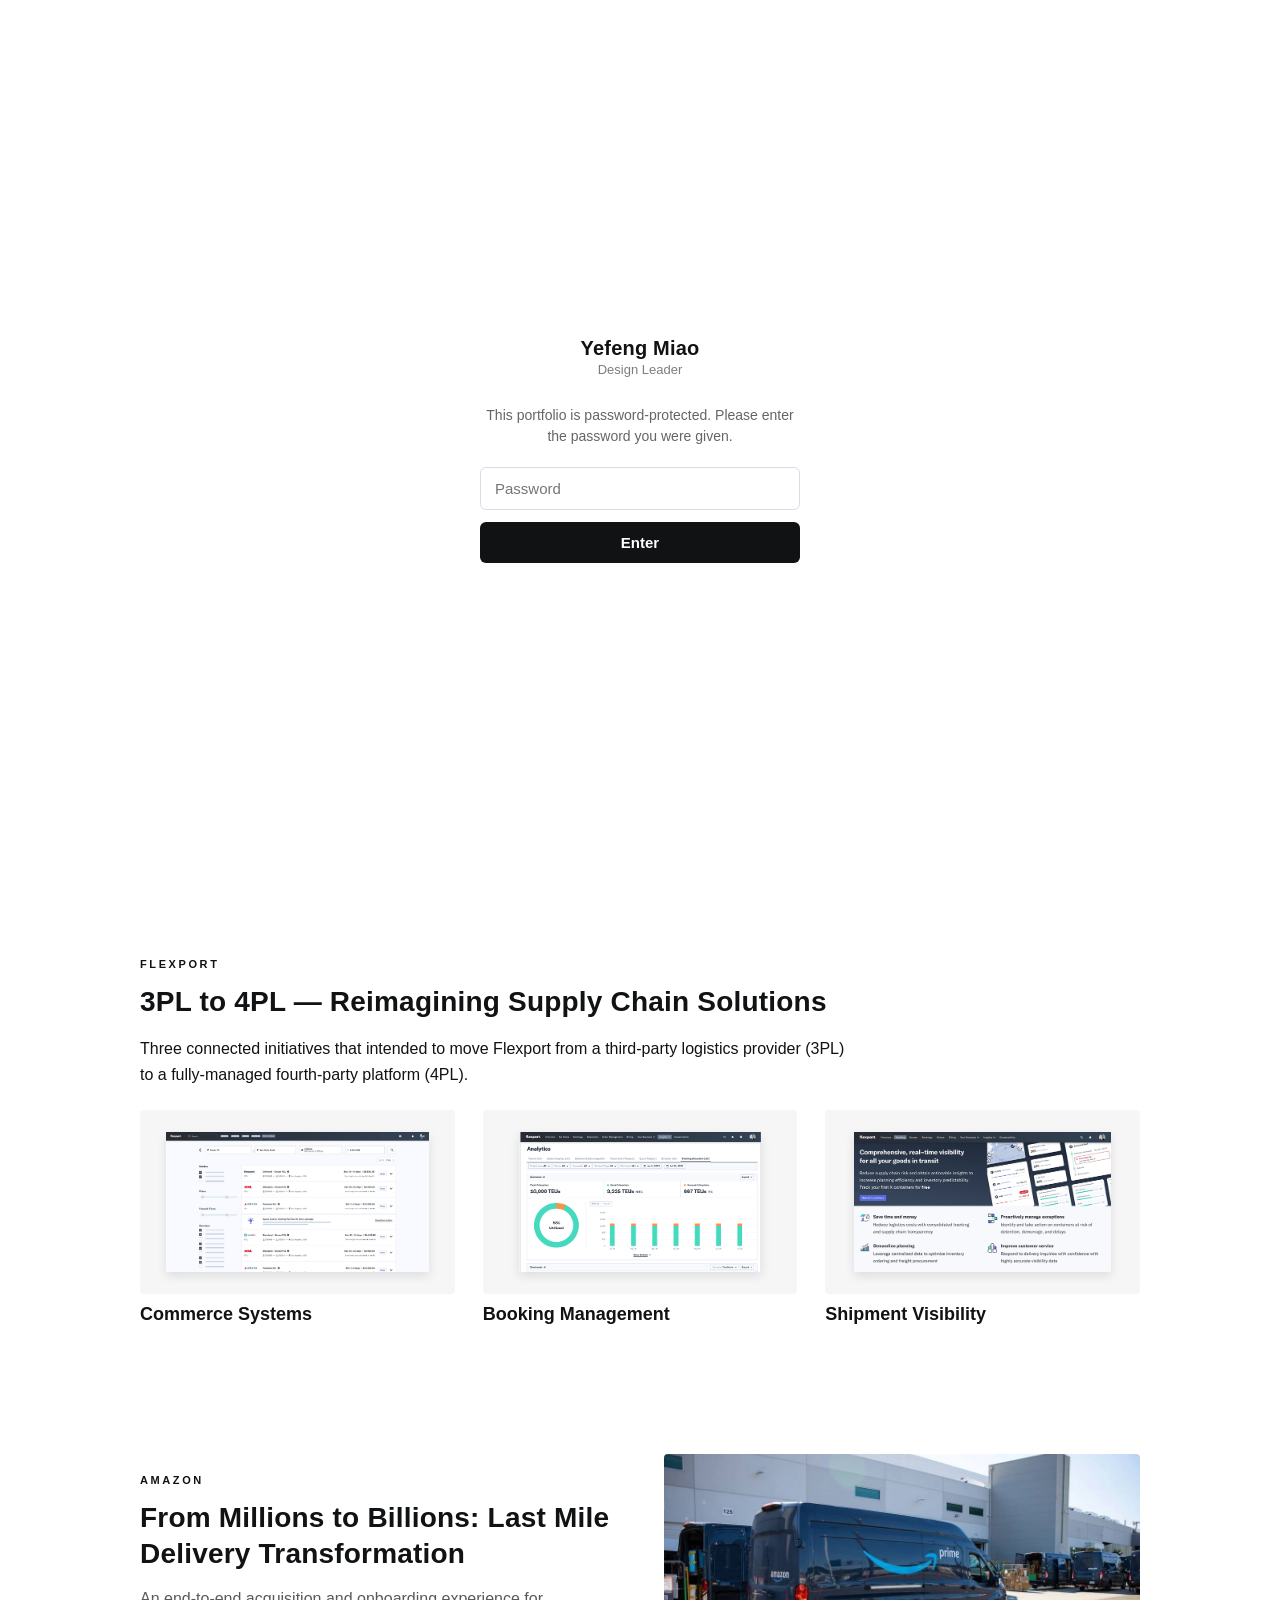
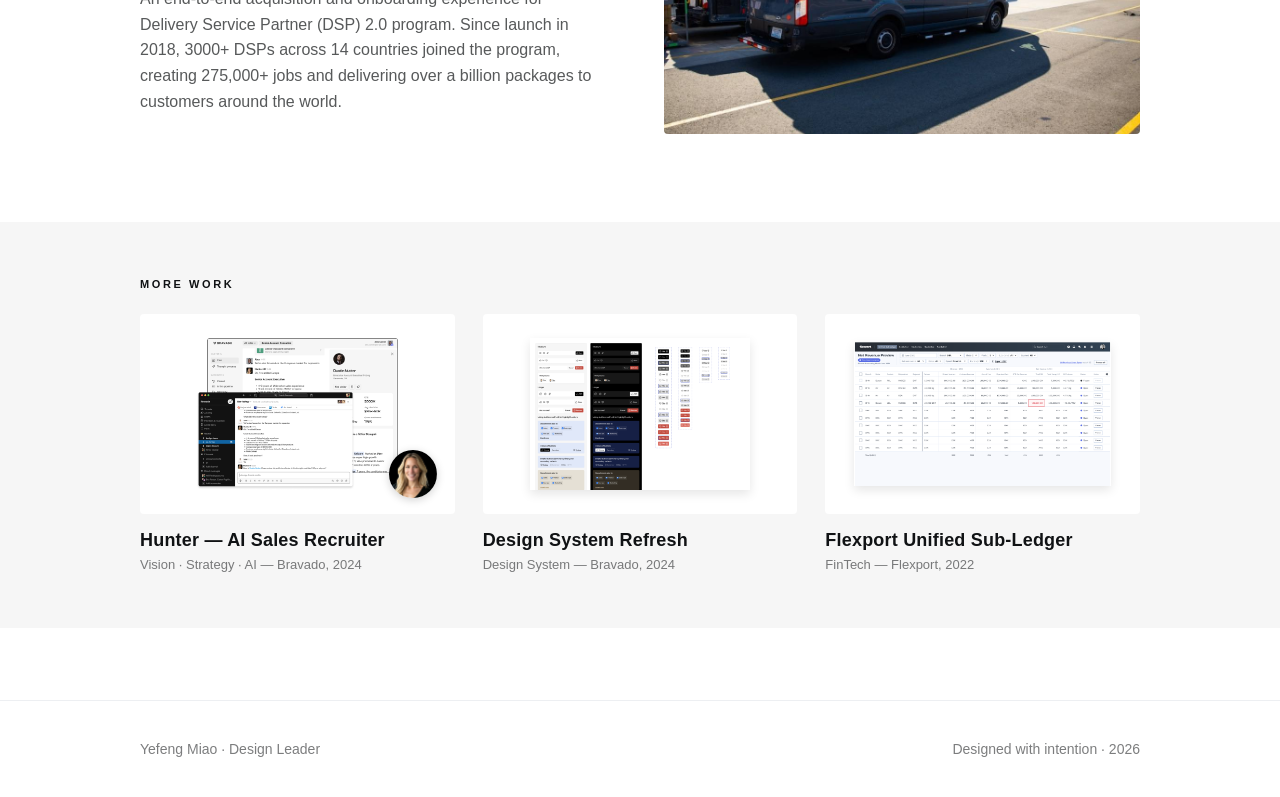
==== commit 86fb0700: "Add a client-side password gate A full-screen overlay blocks the site until the correct password is " ====
--- a/site/index.html
+++ b/site/index.html
@@ -9,6 +9,18 @@
 <link rel="stylesheet" href="css/styles.css">
 </head>
 <body>
+
+<div id="passwordGate" style="position: fixed; inset: 0; z-index: 1000; background: rgb(255,255,255); display: flex; align-items: center; justify-content: center; padding: 24px;">
+  <form id="passwordGateForm" style="width: 100%; max-width: 320px; text-align: center;">
+    <div style="font-size: 20px; font-weight: 700; letter-spacing: 0.2px; color: rgb(16,18,20);">Yefeng Miao</div>
+    <div style="font-size: 13px; font-weight: 400; color: rgba(16,18,20,0.55); margin-top: 2px;">Design Leader</div>
+    <p style="font-size: 14px; line-height: 1.5; color: rgba(16,18,20,0.65); margin: 28px 0 0;">This portfolio is password-protected. Please enter the password you were given.</p>
+    <input id="passwordGateInput" type="password" autocomplete="off" autofocus placeholder="Password" style="width: 100%; margin-top: 20px; padding: 12px 14px; font-size: 15px; font-family: inherit; border: 1px solid rgb(214,221,230); border-radius: 6px; box-sizing: border-box; outline: none;">
+    <button type="submit" style="width: 100%; margin-top: 12px; padding: 12px 14px; font-size: 15px; font-weight: 600; font-family: inherit; color: rgb(255,255,255); background: rgb(16,18,20); border: none; border-radius: 6px; cursor: pointer;">Enter</button>
+    <div id="passwordGateError" style="display: none; font-size: 13px; color: rgb(195,75,63); margin-top: 14px;">Incorrect password — please try again.</div>
+  </form>
+</div>
+
 <div style="min-height: 100vh; background: rgb(255,255,255); color: rgb(16,18,20);">
 
   <header id="mainNav" style="position: sticky; top: 0; z-index: 50; background: rgba(255,255,255,0.86); backdrop-filter: blur(12px); border-bottom: 1px solid rgb(237,239,242);">
@@ -153,18 +165,23 @@
 <div id="page-about" class="page">
 
     <div style="padding-bottom: 96px;">
-      <div style="width: 100%; height: 720px; overflow: hidden;">
-        <img src="assets/img/e967be30-4db4-42e8-82a5-acc7af08833a.jpg" alt="Yefeng presenting to the team" style="width: 100%; height: 100%; object-fit: cover; object-position: 50% 40%;">
-      </div>
-      <div style="max-width: 810px; margin: 0 auto; padding: 0 40px;">
+      <div style="width: 100%; max-width: 1000px; margin: 0 auto; aspect-ratio: 2160 / 1117; overflow: hidden;">
+        <img src="assets/img/about-hero-presenting.jpg" alt="Yefeng presenting to the team in an office hallway" style="width: 100%; height: 100%; object-fit: cover; object-position: 50% 40%;">
+      </div>
+      <div style="max-width: 1080px; margin: 0 auto; padding: 0 40px;">
         <p style="font-size: 28px; line-height: 1.4; font-weight: 700; letter-spacing: 0.1px; color: rgb(16,18,20); margin: 72px 0 0; text-wrap: balance;">Design leader — 15+ years shipping for Amazon, Flexport, Bravado &amp; PitchBook.</p>
         <div style="font-size: 16px; line-height: 1.72; letter-spacing: 0.3px; color: rgb(16,18,20); margin-top: 36px;">
           <p style="margin: 0 0 28px;">I’m a creative and visionary Design Leader with 15+ years of experience in guiding cross-functional teams to deliver exceptional design solutions. I have a proven track record of launching successful products for well-known brands.</p>
           <p style="margin: 0 0 28px;">My holistic leadership approach combined with a learn-through-experimentation mindset enable me to thrive in a fast paced environment and effectively bridge the gap across customer problems, business needs, and execution / implementation feasibilities.</p>
           <p style="margin: 0;">I’m adept at fostering a culture of innovation and collaboration, driving teams to push boundaries while adhering to brand guidelines and project goals. My optimism serves as a powerful motivator, infusing projects with enthusiasm and a can-do spirit, even in the face of adversity. With these qualities, I lead by example, instilling a sense of purpose and passion in my team, and consistently deliver exceptional design solutions that exceed expectations.</p>
         </div>
-        <div style="width: 100%; height: 560px; overflow: hidden; border-radius: 2px; margin-top: 72px;">
-          <img src="assets/img/ffbd7629-a839-456e-942e-d054c3c47beb.jpg" alt="Yefeng outdoors" style="width: 100%; height: 100%; object-fit: cover; object-position: 50% 60%;">
+        <div style="display: grid; grid-template-columns: 1fr 1fr; margin-top: 72px;">
+          <div style="aspect-ratio: 1080 / 1199; overflow: hidden;">
+            <img src="assets/img/ffbd7629-a839-456e-942e-d054c3c47beb.jpg" alt="Yefeng by a river, hiking" style="width: 100%; height: 100%; object-fit: cover; object-position: 50% 60%;">
+          </div>
+          <div style="aspect-ratio: 1080 / 1199; overflow: hidden;">
+            <img src="assets/img/about-forest-hike.jpg" alt="Yefeng hiking through a mossy forest" style="width: 100%; height: 100%; object-fit: cover; object-position: 50% 40%;">
+          </div>
         </div>
         <p style="font-size: 16px; line-height: 1.72; letter-spacing: 0.3px; color: rgb(16,18,20); margin: 40px 0 0;">Outside of work, I love staying close to nature, exploring new places to eat, and spending time with the family.</p>
       </div>
@@ -1194,7 +1211,7 @@
           <h2 style="font-size: 22.5px; font-weight: 700; color: rgb(0,0,0); letter-spacing: 0.563px; margin: 0;">Colors: adjusting color to align with the newly added “Gold” family</h2>
           <!-- rejected row -->
           <div style="display: flex; align-items: center; gap: 48px;">
-            <div style="flex: 1; display: flex; max-width: 745px; box-shadow: 0 0 0 1px rgb(237,239,242);">
+            <div style="flex: 1; display: flex; box-shadow: 0 0 0 1px rgb(237,239,242);">
               <div style="flex: 1.6; height: 96px; background: rgb(153,127,79);"></div>
               <div style="flex: 1; height: 96px; background: rgb(22,22,22);"></div>
               <div style="flex: 1; height: 96px; background: rgb(255,255,255);"></div>
@@ -1207,7 +1224,7 @@
           </div>
           <!-- accepted row -->
           <div style="display: flex; align-items: center; gap: 48px;">
-            <div style="flex: 1; display: flex; max-width: 745px; box-shadow: 0 0 0 1px rgb(237,239,242);">
+            <div style="flex: 1; display: flex; box-shadow: 0 0 0 1px rgb(237,239,242);">
               <div style="flex: 1.6; height: 96px; background: rgb(153,127,79);"></div>
               <div style="flex: 1; height: 96px; background: rgb(22,22,22);"></div>
               <div style="flex: 1; height: 96px; background: rgb(246,246,246);"></div>
@@ -1392,7 +1409,7 @@
       </div>
 
       <!-- hero -->
-      <div style="width: 100%; max-width: 1080px; margin: 40px auto 0; height: 360px; background: linear-gradient(rgba(0,0,0,0.42), rgba(0,0,0,0.42)), url(&quot;assets/img/3a0cd9bf-2603-4124-801e-e3989134f9bd.jpg&quot;) 50% 62% / cover no-repeat;"></div>
+      <div style="width: 100%; max-width: 1000px; margin: 40px auto 0; height: 360px; background: linear-gradient(rgba(0,0,0,0.42), rgba(0,0,0,0.42)), url(&quot;assets/img/3a0cd9bf-2603-4124-801e-e3989134f9bd.jpg&quot;) 50% 62% / cover no-repeat;"></div>
 
       <!-- 4 focus areas -->
       <div style="max-width: 1080px; margin: 0 auto; padding: 64px 40px 0;">
